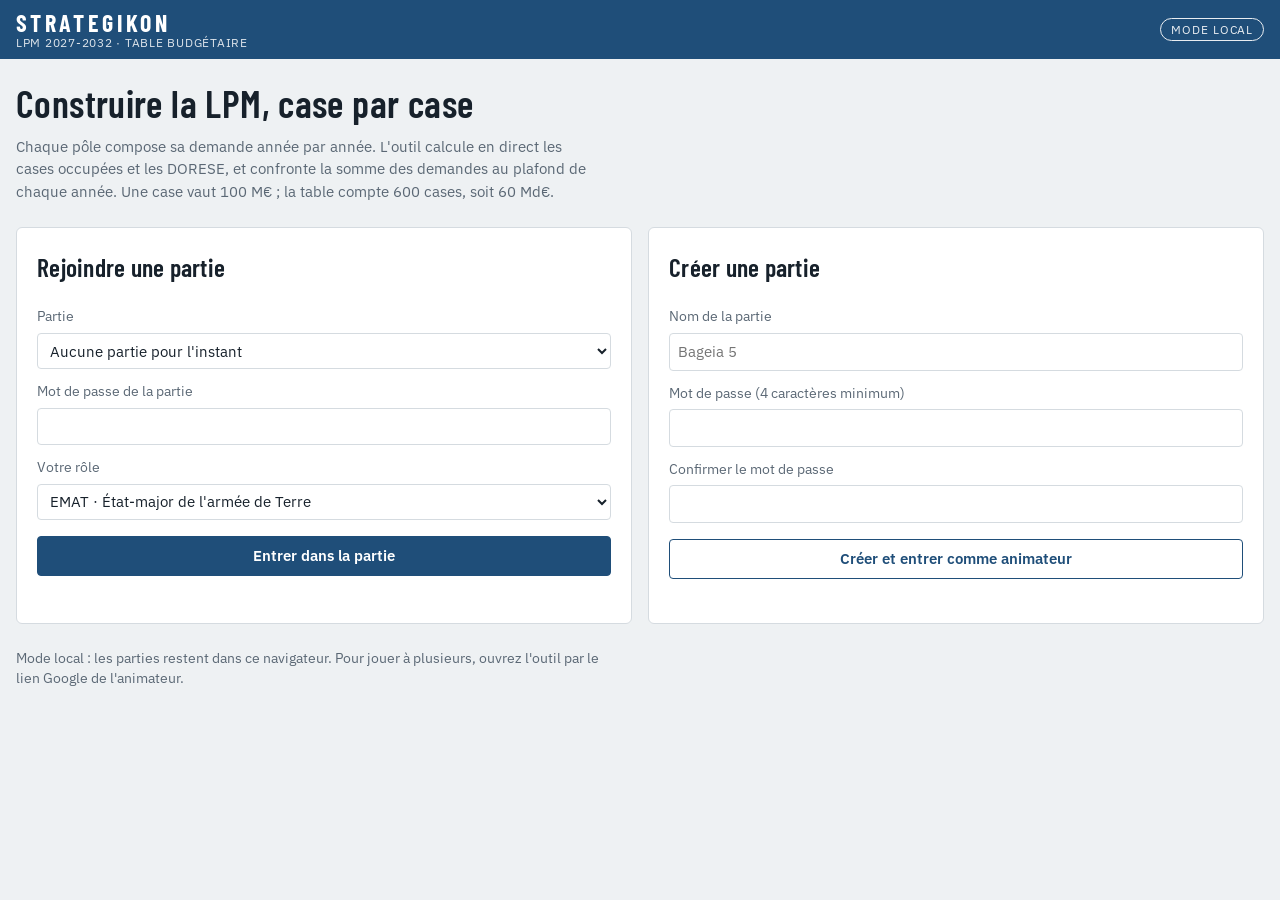
==== index.html @ 74752f2a "Première version de l'outil STRATEGIKON : parties, saisie par rôle, synthèse, table, stockage Google" ====
<!doctype html>
<html lang="fr">
<head>
<meta charset="utf-8">
<title>STRATEGIKON LPM</title>
<meta name="claude:viewport-fit-sides" content="cover">
<meta name="viewport" content="width=device-width, initial-scale=1, viewport-fit=cover">
<link rel="preconnect" href="https://fonts.googleapis.com">
<link rel="stylesheet" href="https://fonts.googleapis.com/css2?family=Barlow+Condensed:wght@500;600;700&family=IBM+Plex+Mono:wght@400;500&family=IBM+Plex+Sans:wght@400;500;600&display=swap">
<link rel="stylesheet" href="css/style.css">

</head>
<body>
<header class="bandeau">
  <div class="bandeau-in">
    <div class="marque">
      <span class="marque-nom">STRATEGIKON</span>
      <span class="marque-sous">LPM 2027-2032 · table budgétaire</span>
    </div>
    <div class="session" id="session" hidden>
      <span class="puce" id="session-partie"></span>
      <label class="sr" for="session-role">Rôle</label>
      <select id="session-role"></select>
      <button class="btn-discret" id="btn-quitter" type="button">Changer de partie</button>
    </div>
    <span class="mode" id="mode"></span>
  </div>
</header>

<main class="page">
  <!-- Accueil : choisir ou créer une partie -->
  <section id="ecran-accueil" class="accueil">
    <div class="accueil-intro">
      <h1>Construire la LPM, case par case</h1>
      <p>Chaque pôle compose sa demande année par année. L'outil calcule en direct les cases occupées et les DORESE, et confronte la somme des demandes au plafond de chaque année. Une case vaut 100 M€ ; la table compte 600 cases, soit 60 Md€.</p>
    </div>
    <div class="accueil-cartes">
      <form class="carte" id="form-rejoindre" autocomplete="off">
        <h2>Rejoindre une partie</h2>
        <label for="rej-partie">Partie</label>
        <select id="rej-partie" required></select>
        <label for="rej-mdp">Mot de passe de la partie</label>
        <input id="rej-mdp" type="password" required>
        <label for="rej-role">Votre rôle</label>
        <select id="rej-role" required></select>
        <button class="btn" type="submit">Entrer dans la partie</button>
        <p class="erreur" id="rej-erreur" role="alert"></p>
      </form>
      <form class="carte" id="form-creer" autocomplete="off">
        <h2>Créer une partie</h2>
        <label for="cre-nom">Nom de la partie</label>
        <input id="cre-nom" placeholder="Bageia 5" maxlength="80" required>
        <label for="cre-mdp">Mot de passe (4 caractères minimum)</label>
        <input id="cre-mdp" type="password" minlength="4" required>
        <label for="cre-mdp2">Confirmer le mot de passe</label>
        <input id="cre-mdp2" type="password" minlength="4" required>
        <button class="btn btn-second" type="submit">Créer et entrer comme animateur</button>
        <p class="erreur" id="cre-erreur" role="alert"></p>
      </form>
    </div>
    <p class="note" id="note-mode"></p>
  </section>

  <!-- Partie en cours -->
  <section id="ecran-partie" hidden>
    <nav class="onglets" role="tablist">
      <button role="tab" data-onglet="demande" aria-selected="true">Ma demande</button>
      <button role="tab" data-onglet="synthese" aria-selected="false">Synthèse</button>
      <button role="tab" data-onglet="table" aria-selected="false">Table</button>
      <button role="tab" data-onglet="parametres" aria-selected="false">Paramètres</button>
    </nav>

    <div class="vue" id="vue-demande">
      <div class="entete-vue">
        <div>
          <h2 id="titre-demande">Demande</h2>
          <p class="aide">Une ligne par objet. Indiquez dans chaque année le nombre d'exemplaires posés sur la table cette année-là. Les modifications sont enregistrées aussitôt.</p>
        </div>
        <div class="ajout">
          <label for="ajout-type" class="sr">Type de ligne</label>
          <select id="ajout-type"></select>
          <button class="btn" id="btn-ajouter" type="button">Ajouter la ligne</button>
        </div>
      </div>
      <div class="defile">
        <table class="grille-saisie" id="table-demande"></table>
      </div>
      <div class="bilan" id="bilan-role"></div>
    </div>

    <div class="vue" id="vue-synthese" hidden>
      <div class="entete-vue">
        <div>
          <h2>Synthèse de la partie</h2>
          <p class="aide">Socle (pions posés d'office) plus toutes les demandes, par année et par armée, face au plafond.</p>
        </div>
        <div class="ajout">
          <button class="btn-discret" id="btn-copier-csv" type="button">Copier en CSV</button>
          <button class="btn-discret" id="btn-telecharger-csv" type="button">Télécharger le CSV</button>
        </div>
      </div>
      <div class="trajectoire" id="trajectoire"></div>
      <div class="defile"><table class="tableau" id="table-synthese"></table></div>
      <h3>Demandes par rôle</h3>
      <div class="defile"><table class="tableau" id="table-roles"></table></div>
      <h3>Toutes les lignes</h3>
      <div class="defile"><table class="tableau" id="table-toutes"></table></div>
    </div>

    <div class="vue" id="vue-table" hidden>
      <div class="entete-vue">
        <div>
          <h2>Table budgétaire</h2>
          <p class="aide">Chaque carré est une case de 100 M€. Le socle est posé d'abord, puis les demandes armée par armée ; les DORESE sont posées au contact de leur capacité. Survolez une case pour voir le pion.</p>
        </div>
        <div class="ajout">
          <label for="table-annee">Année</label>
          <select id="table-annee"></select>
        </div>
      </div>
      <div class="table-chiffres" id="table-chiffres"></div>
      <div class="defile"><div class="plateau" id="plateau"></div></div>
      <div class="legende" id="legende"></div>
    </div>

    <div class="vue" id="vue-parametres" hidden>
      <h2>Paramètres de la partie</h2>
      <p class="aide" id="aide-parametres"></p>
      <form id="form-parametres" class="parametres">
        <fieldset>
          <legend>Plafond annuel (en cases de 100 M€)</legend>
          <div class="plafonds" id="plafonds"></div>
        </fieldset>
        <fieldset>
          <legend>Pions de scénario (orange) posés sur la table</legend>
          <div id="aleas"></div>
        </fieldset>
        <button class="btn" type="submit" id="btn-parametres">Enregistrer les paramètres</button>
        <p class="note" id="param-etat" role="status"></p>
      </form>
    </div>
  </section>
</main>

<div class="toast" id="toast" role="status" hidden></div>

<script src="js/config.js"></script>
<script src="data/pions.js"></script>
<script src="data/options.js"></script>
<script src="js/moteur.js"></script>
<script src="js/stockage.js"></script>
<script src="js/app.js"></script>
</body>
</html>
---- css/style.css ----
/* Mise en page : bandeau d'état-major, puis espace de travail en onglets ; tableaux de saisie denses. */
:root {
  --fond: #eef1f3;
  --surface: #ffffff;
  --encre: #17212b;
  --sourdine: #5b6875;
  --trait: #d5dbe0;
  --accent: #1f4e79;
  --accent-encre: #ffffff;
  --alerte: #b8322a;
  --ok: #2e7d4f;
  --terre: #4d7a3a;
  --marine: #1d3f73;
  --air: #3a8fc9;
  --inter: #d9822b;
  --gris: #8a8f94;
  --violet: #7a4fa3;
  --vide: #f7f8f9;
  --hors: #e3c9c6;
  --f-titre: "Barlow Condensed", "Arial Narrow", "Roboto Condensed", sans-serif;
  --f-texte: "IBM Plex Sans", "Segoe UI", system-ui, sans-serif;
  --f-chiffre: "IBM Plex Mono", ui-monospace, "SFMono-Regular", Menlo, monospace;
}
@media (prefers-color-scheme: dark) {
  :root:not([data-theme="light"]) {
    --fond: #12171c; --surface: #1a2128; --encre: #e6ebef; --sourdine: #9aa7b3; --trait: #2c3640;
    --accent: #7fb0e0; --accent-encre: #0e1a26; --alerte: #ef7a70; --ok: #6cc28f;
    --terre: #78a862; --marine: #4f78b8; --air: #5fb3ea; --inter: #eb9b4a; --gris: #7d848b; --violet: #a37fcc;
    --vide: #20282f; --hors: #4a2b29;
    color-scheme: dark;
  }
}
:root[data-theme="dark"] {
  --fond: #12171c; --surface: #1a2128; --encre: #e6ebef; --sourdine: #9aa7b3; --trait: #2c3640;
  --accent: #7fb0e0; --accent-encre: #0e1a26; --alerte: #ef7a70; --ok: #6cc28f;
  --terre: #78a862; --marine: #4f78b8; --air: #5fb3ea; --inter: #eb9b4a; --gris: #7d848b; --violet: #a37fcc;
  --vide: #20282f; --hors: #4a2b29;
  color-scheme: dark;
}

* { box-sizing: border-box; }
[hidden] { display: none !important; }
body { margin: 0; background: var(--fond); color: var(--encre); font: 15px/1.5 var(--f-texte); }
h1, h2, h3 { font-family: var(--f-titre); font-weight: 600; letter-spacing: .01em; text-wrap: balance; margin: 0; }
h1 { font-size: 2.4rem; line-height: 1.05; }
h2 { font-size: 1.6rem; }
h3 { font-size: 1.25rem; margin-top: 1.75rem; margin-bottom: .5rem; }
p { margin: 0; }
.sr { position: absolute; width: 1px; height: 1px; overflow: hidden; clip: rect(0 0 0 0); }
:focus-visible { outline: 2px solid var(--accent); outline-offset: 2px; }

body::before { content: ""; position: fixed; inset: 0 0 auto; height: env(safe-area-inset-top, 0px); z-index: 10; background: var(--accent); }
.bandeau { position: sticky; top: env(safe-area-inset-top, 0px); z-index: 5; background: var(--accent); color: var(--accent-encre); }
.bandeau-in {
  display: flex; flex-wrap: wrap; align-items: center; gap: .75rem 1.5rem; padding-block: .6rem;
  padding-left: max(16px, env(safe-area-inset-left, 0px)); padding-right: max(16px, env(safe-area-inset-right, 0px));
}
.marque { display: flex; flex-direction: column; line-height: 1.1; margin-right: auto; }
.marque-nom { font-family: var(--f-titre); font-weight: 700; font-size: 1.5rem; letter-spacing: .14em; }
.marque-sous { font-size: .78rem; letter-spacing: .06em; text-transform: uppercase; opacity: .85; }
.session { display: flex; flex-wrap: wrap; align-items: center; gap: .5rem; }
.session select { background: transparent; color: inherit; border: 1px solid currentColor; border-radius: 4px; padding: .25rem .4rem; font: inherit; }
.session select option { color: var(--encre); background: var(--surface); }
.puce { font-family: var(--f-titre); font-size: 1.15rem; font-weight: 600; letter-spacing: .04em; }
.mode { font-size: .75rem; text-transform: uppercase; letter-spacing: .08em; border: 1px solid currentColor; border-radius: 99px; padding: .1rem .6rem; opacity: .9; }

.page {
  max-width: 1400px; margin: 0 auto; padding-block: 1.5rem 4rem;
  padding-left: max(16px, env(safe-area-inset-left, 0px)); padding-right: max(16px, env(safe-area-inset-right, 0px));
}
.accueil { display: grid; gap: 1.5rem; }
.accueil-intro { max-width: 65ch; display: grid; gap: .75rem; }
.accueil-intro p { color: var(--sourdine); }
.accueil-cartes { display: grid; grid-template-columns: repeat(auto-fit, minmax(min(100%, 320px), 1fr)); gap: 1rem; }
.carte { background: var(--surface); border: 1px solid var(--trait); border-radius: 6px; padding: 1.25rem; display: grid; gap: .4rem; align-content: start; }
.carte h2 { margin-bottom: .5rem; }
.carte label { font-size: .85rem; color: var(--sourdine); margin-top: .35rem; }
input, select, textarea { font: inherit; color: var(--encre); background: var(--surface); border: 1px solid var(--trait); border-radius: 4px; padding: .4rem .5rem; min-width: 0; }
.btn, .btn-discret { font: inherit; font-weight: 600; border-radius: 4px; cursor: pointer; padding: .5rem .9rem; }
.btn { background: var(--accent); color: var(--accent-encre); border: 1px solid var(--accent); margin-top: .6rem; }
.btn-second { background: transparent; color: var(--accent); }
.btn-discret { background: transparent; color: inherit; border: 1px solid var(--trait); font-weight: 500; padding: .35rem .7rem; }
.bandeau .btn-discret { border-color: currentColor; }
.erreur { color: var(--alerte); font-size: .9rem; min-height: 1.2em; }
.note { color: var(--sourdine); font-size: .85rem; max-width: 75ch; }
.aide { color: var(--sourdine); font-size: .9rem; max-width: 75ch; margin-top: .25rem; }

.onglets { display: flex; gap: .25rem; border-bottom: 1px solid var(--trait); margin-bottom: 1.25rem; overflow-x: auto; }
.onglets button {
  font-family: var(--f-titre); font-size: 1.15rem; font-weight: 600; letter-spacing: .03em;
  background: none; border: 0; border-bottom: 3px solid transparent; color: var(--sourdine);
  padding: .5rem .9rem; cursor: pointer; white-space: nowrap;
}
.onglets button[aria-selected="true"] { color: var(--encre); border-bottom-color: var(--accent); }
.entete-vue { display: flex; flex-wrap: wrap; gap: 1rem; justify-content: space-between; align-items: flex-end; margin-bottom: 1rem; }
.entete-vue > div:first-child { min-width: 0; flex: 1 1 320px; }
.ajout { display: flex; flex-wrap: wrap; gap: .5rem; align-items: center; }
.ajout .btn { margin-top: 0; }

.defile { overflow-x: auto; background: var(--surface); border: 1px solid var(--trait); border-radius: 6px; }
table { border-collapse: collapse; width: 100%; font-size: .88rem; }
th, td { padding: .4rem .5rem; border-bottom: 1px solid var(--trait); text-align: left; vertical-align: middle; }
th { font-weight: 600; font-size: .75rem; text-transform: uppercase; letter-spacing: .05em; color: var(--sourdine); white-space: nowrap; }
.num { text-align: right; font-family: var(--f-chiffre); font-variant-numeric: tabular-nums; white-space: nowrap; }
tbody tr:last-child td { border-bottom: 0; }
tfoot td { font-weight: 600; border-top: 2px solid var(--trait); border-bottom: 0; }

.grille-saisie select, .grille-saisie input { font-size: .85rem; padding: .25rem .35rem; }
.grille-saisie .objet { min-width: 220px; }
.grille-saisie .objet select, .grille-saisie .objet input { width: 100%; }
.grille-saisie input.qte { width: 3.4rem; text-align: right; font-family: var(--f-chiffre); }
.grille-saisie input.court { width: 5.5rem; text-align: right; font-family: var(--f-chiffre); }
.grille-saisie textarea { width: 100%; min-width: 160px; font-size: .82rem; resize: vertical; min-height: 2.1rem; padding: .25rem .35rem; }
.grille-saisie .sous { font-size: .75rem; color: var(--sourdine); margin-top: .15rem; }
.grille-saisie .dor { display: flex; gap: .25rem; align-items: center; font-size: .75rem; color: var(--sourdine); margin-top: .25rem; flex-wrap: wrap; }
.grille-saisie .dor input { width: 2.6rem; }
.grille-saisie .dor input.court { width: 5.5rem; }
.suppr { background: none; border: 0; color: var(--sourdine); cursor: pointer; font-size: 1.1rem; padding: .2rem .4rem; border-radius: 4px; }
.suppr:hover { color: var(--alerte); }
.vide-etat { padding: 1.5rem; color: var(--sourdine); text-align: center; }

.pastille { display: inline-block; width: .7rem; height: .7rem; border-radius: 2px; margin-right: .35rem; vertical-align: -1px; }
.a-Terre { background: var(--terre); }
.a-Marine { background: var(--marine); }
.a-Air { background: var(--air); }
.a-Inter { background: var(--inter); }
.n-gris { background: var(--gris); }
.n-violet { background: var(--violet); }

.bilan { display: grid; grid-template-columns: repeat(auto-fit, minmax(min(100%, 150px), 1fr)); gap: .5rem; margin-top: 1rem; }
.bilan-an { background: var(--surface); border: 1px solid var(--trait); border-radius: 6px; padding: .6rem .75rem; display: grid; gap: .15rem; }
.bilan-an .an { font-family: var(--f-titre); font-weight: 600; font-size: 1.1rem; }
.bilan-an .l { display: flex; justify-content: space-between; gap: .5rem; font-size: .82rem; color: var(--sourdine); }
.bilan-an .l b { font-family: var(--f-chiffre); font-weight: 500; color: var(--encre); }
.etat { font-size: .78rem; font-weight: 600; border-radius: 99px; padding: .05rem .5rem; justify-self: start; margin-top: .25rem; }
.etat.ok { color: var(--ok); border: 1px solid var(--ok); }
.etat.ko { color: var(--alerte); border: 1px solid var(--alerte); }
.neg { color: var(--alerte); }
.pos { color: var(--ok); }

.trajectoire { display: grid; gap: .35rem; margin-bottom: 1.25rem; background: var(--surface); border: 1px solid var(--trait); border-radius: 6px; padding: 1rem; }
.traj-ligne { display: grid; grid-template-columns: 3.2rem 1fr 6.5rem; gap: .6rem; align-items: center; font-size: .82rem; }
.traj-an { font-family: var(--f-titre); font-weight: 600; font-size: 1.05rem; }
.traj-barre { position: relative; height: 1.4rem; background: var(--vide); border-radius: 3px; display: flex; overflow: hidden; }
.traj-barre span { height: 100%; }
.traj-socle { background: var(--gris); }
.traj-plafond { position: absolute; top: -3px; bottom: -3px; width: 2px; background: var(--encre); }
.traj-val { text-align: right; font-family: var(--f-chiffre); }
.traj-echelle { display: grid; grid-template-columns: 3.2rem 1fr 6.5rem; gap: .6rem; font-size: .72rem; color: var(--sourdine); }
.traj-echelle div { display: flex; justify-content: space-between; font-family: var(--f-chiffre); }

.table-chiffres { display: flex; flex-wrap: wrap; gap: .5rem 1.5rem; margin-bottom: .75rem; font-size: .9rem; }
.table-chiffres b { font-family: var(--f-chiffre); font-weight: 500; }
.plateau { display: grid; grid-template-columns: repeat(30, 1.35rem); gap: 2px; padding: .75rem; width: max-content; }
.case { width: 1.35rem; height: 1.35rem; border-radius: 2px; background: var(--vide); border: 1px solid var(--trait); position: relative; }
.case.pleine { border-color: transparent; }
.case.hors { background: var(--hors); }
.case.debord { outline: 2px solid var(--alerte); outline-offset: -2px; }
.case.c50::after { content: ""; position: absolute; inset: 0; background: repeating-linear-gradient(135deg, transparent 0 3px, rgba(184, 50, 42, .55) 3px 5px); border-radius: 2px; }
.case.dor::after { content: ""; position: absolute; inset: 35%; border-radius: 50%; background: var(--surface); }
.case.debut { box-shadow: inset 2px 0 0 var(--surface); }
.legende { display: flex; flex-wrap: wrap; gap: .5rem 1.25rem; margin-top: .75rem; font-size: .82rem; color: var(--sourdine); align-items: center; }
.legende .case { display: inline-block; vertical-align: middle; margin-right: .35rem; width: 1rem; height: 1rem; }

.parametres { display: grid; gap: 1rem; max-width: 760px; margin-top: 1rem; }
fieldset { border: 1px solid var(--trait); border-radius: 6px; padding: .75rem 1rem 1rem; background: var(--surface); }
legend { font-weight: 600; padding: 0 .35rem; }
.plafonds { display: grid; grid-template-columns: repeat(auto-fit, minmax(110px, 1fr)); gap: .75rem; }
.plafonds label { display: grid; gap: .2rem; font-size: .85rem; color: var(--sourdine); }
.plafonds input { font-family: var(--f-chiffre); }
.alea { display: grid; gap: .35rem; margin-top: .5rem; }
.alea-annees { display: flex; flex-wrap: wrap; gap: .25rem .9rem; font-size: .85rem; }

.toast {
  position: fixed; left: 50%; transform: translateX(-50%); bottom: calc(1rem + env(safe-area-inset-bottom, 0px));
  background: var(--encre); color: var(--fond); padding: .5rem 1rem; border-radius: 4px; font-size: .9rem; z-index: 20; max-width: calc(100% - 32px);
}

@media (max-width: 600px) {
  h1 { font-size: 1.9rem; }
  .plateau { grid-template-columns: repeat(30, .9rem); }
  .case { width: .9rem; height: .9rem; }
}
@media (prefers-reduced-motion: reduce) { * { transition: none !important; animation: none !important; } }
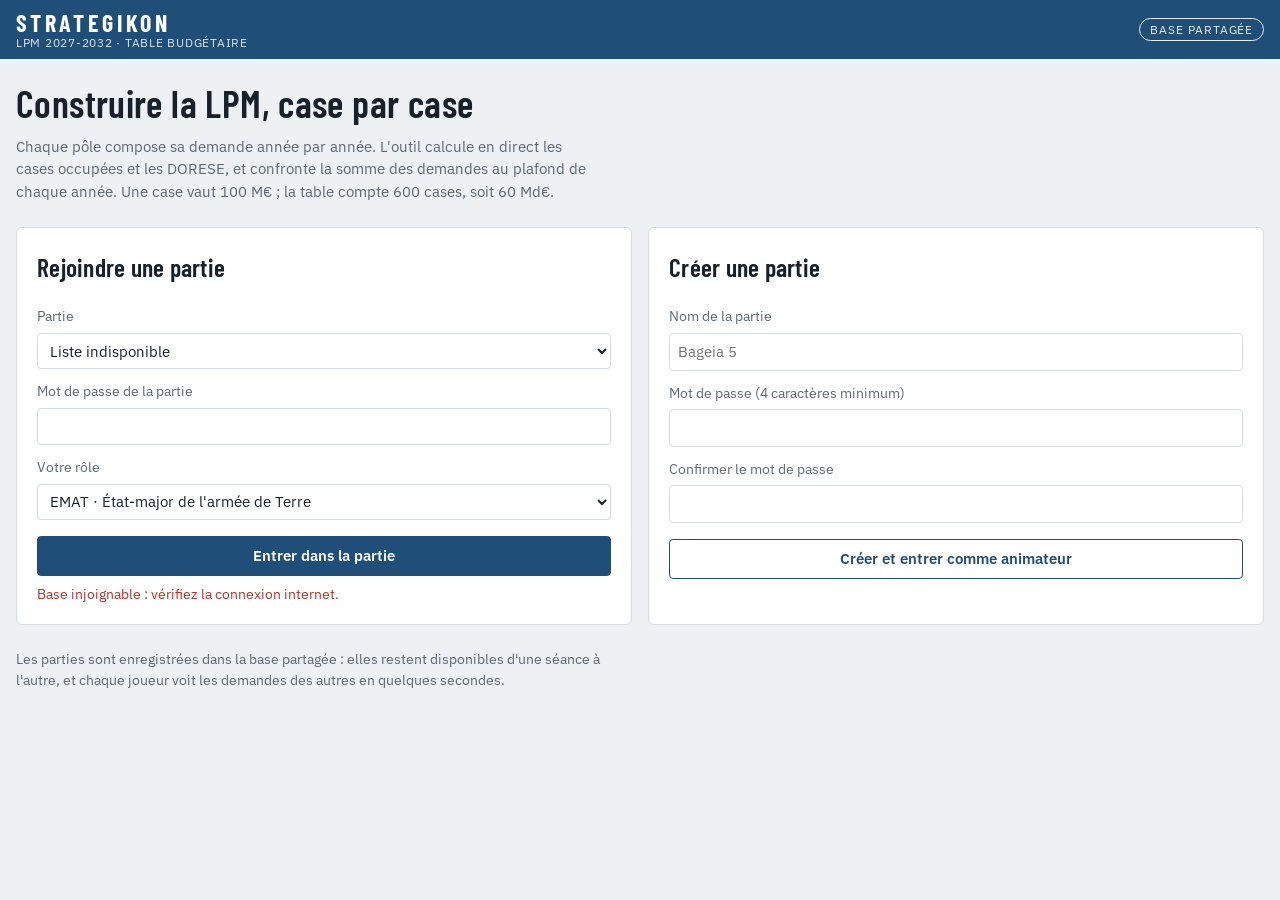
==== commit 3f774eb9: "Table avec la forme des pions, catalogue des rôles, pions sur mesure, arbitrage CEMA, vue par rôle C" ====
--- a/index.html
+++ b/index.html
@@ -67,6 +67,7 @@
       <button role="tab" data-onglet="demande" aria-selected="true">Ma demande</button>
       <button role="tab" data-onglet="synthese" aria-selected="false">Synthèse</button>
       <button role="tab" data-onglet="table" aria-selected="false">Table</button>
+      <button role="tab" data-onglet="arbitrage" aria-selected="false">Arbitrage</button>
       <button role="tab" data-onglet="parametres" aria-selected="false">Paramètres</button>
     </nav>
 
@@ -101,6 +102,7 @@
       </div>
       <div class="trajectoire" id="trajectoire"></div>
       <div class="defile"><table class="tableau" id="table-synthese"></table></div>
+      <p class="note" id="note-vue"></p>
       <h3>Demandes par rôle</h3>
       <div class="defile"><table class="tableau" id="table-roles"></table></div>
       <h3>Toutes les lignes</h3>
@@ -114,6 +116,11 @@
           <p class="aide">Chaque carré est une case de 100 M€. Le socle est posé d'abord, puis les demandes armée par armée ; les DORESE sont posées au contact de leur capacité. Survolez une case pour voir le pion.</p>
         </div>
         <div class="ajout">
+          <label for="table-vue">Afficher</label>
+          <select id="table-vue">
+            <option value="demandes">Toutes les demandes</option>
+            <option value="arbitrage">Après arbitrage</option>
+          </select>
           <label for="table-annee">Année</label>
           <select id="table-annee"></select>
         </div>
@@ -121,6 +128,20 @@
       <div class="table-chiffres" id="table-chiffres"></div>
       <div class="defile"><div class="plateau" id="plateau"></div></div>
       <div class="legende" id="legende"></div>
+    </div>
+
+    <div class="vue" id="vue-arbitrage" hidden>
+      <div class="entete-vue">
+        <div>
+          <h2>Arbitrage du CEMA</h2>
+          <p class="aide" id="aide-arbitrage"></p>
+        </div>
+      </div>
+      <div class="defile"><table class="tableau" id="table-arb-annees"></table></div>
+      <h3>Lignes à arbitrer</h3>
+      <div class="defile"><table class="tableau" id="table-arb-lignes"></table></div>
+      <h3>Renoncements</h3>
+      <div class="defile"><table class="tableau" id="table-renoncements"></table></div>
     </div>
 
     <div class="vue" id="vue-parametres" hidden>
@@ -146,7 +167,7 @@
 
 <script src="js/config.js"></script>
 <script src="data/pions.js"></script>
-<script src="data/options.js"></script>
+<script src="data/catalogue_roles.js"></script>
 <script src="js/moteur.js"></script>
 <script src="js/stockage.js"></script>
 <script src="js/app.js"></script>
--- a/css/style.css
+++ b/css/style.css
@@ -151,16 +151,24 @@
 
 .table-chiffres { display: flex; flex-wrap: wrap; gap: .5rem 1.5rem; margin-bottom: .75rem; font-size: .9rem; }
 .table-chiffres b { font-family: var(--f-chiffre); font-weight: 500; }
-.plateau { display: grid; grid-template-columns: repeat(30, 1.35rem); gap: 2px; padding: .75rem; width: max-content; }
-.case { width: 1.35rem; height: 1.35rem; border-radius: 2px; background: var(--vide); border: 1px solid var(--trait); position: relative; }
-.case.pleine { border-color: transparent; }
-.case.hors { background: var(--hors); }
-.case.debord { outline: 2px solid var(--alerte); outline-offset: -2px; }
-.case.c50::after { content: ""; position: absolute; inset: 0; background: repeating-linear-gradient(135deg, transparent 0 3px, rgba(184, 50, 42, .55) 3px 5px); border-radius: 2px; }
-.case.dor::after { content: ""; position: absolute; inset: 35%; border-radius: 50%; background: var(--surface); }
-.case.debut { box-shadow: inset 2px 0 0 var(--surface); }
+.plateau { --case: 1.75rem; display: grid; grid-template-columns: repeat(30, var(--case)); gap: 2px; padding: .75rem; width: max-content; }
+.fond { background: var(--vide); border: 1px solid var(--trait); border-radius: 2px; }
+.fond-hors { background: var(--hors); }
+.fond-horstable { background: repeating-linear-gradient(135deg, var(--hors) 0 4px, var(--vide) 4px 8px); }
+.pion {
+  position: relative; z-index: 1; border-radius: 3px; overflow: hidden; display: flex; align-items: center; justify-content: center;
+  color: #fff; font-size: .68rem; line-height: 1.1; font-weight: 600; text-align: center; padding: 2px;
+  box-shadow: inset 0 0 0 1px rgba(0, 0, 0, .25);
+}
+.pion span { overflow: hidden; display: -webkit-box; -webkit-line-clamp: 3; -webkit-box-orient: vertical; text-shadow: 0 1px 1px rgba(0, 0, 0, .35); }
+.pion-petit { font-size: .55rem; }
+.pion-50::after { content: ""; position: absolute; inset: 0; background: repeating-linear-gradient(135deg, transparent 0 5px, rgba(184, 50, 42, .5) 5px 8px); pointer-events: none; }
+.pion-case { font-size: .55rem; }
+.pion-dorese { border-radius: 50%; box-shadow: inset 0 0 0 2px var(--surface); }
+.pion-mesure { background-image: radial-gradient(rgba(255, 255, 255, .55) 1px, transparent 1.5px) !important; background-size: 5px 5px; }
+.pion-debord { outline: 2px solid var(--alerte); outline-offset: -2px; }
 .legende { display: flex; flex-wrap: wrap; gap: .5rem 1.25rem; margin-top: .75rem; font-size: .82rem; color: var(--sourdine); align-items: center; }
-.legende .case { display: inline-block; vertical-align: middle; margin-right: .35rem; width: 1rem; height: 1rem; }
+.puce-legende { display: inline-block; vertical-align: middle; margin-right: .35rem; width: 1rem; height: 1rem; border-radius: 3px; position: relative; overflow: hidden; border: 1px solid var(--trait); }
 
 .parametres { display: grid; gap: 1rem; max-width: 760px; margin-top: 1rem; }
 fieldset { border: 1px solid var(--trait); border-radius: 6px; padding: .75rem 1rem 1rem; background: var(--surface); }
@@ -178,7 +186,18 @@
 
 @media (max-width: 600px) {
   h1 { font-size: 1.9rem; }
-  .plateau { grid-template-columns: repeat(30, .9rem); }
-  .case { width: .9rem; height: .9rem; }
+  .plateau { --case: 1.1rem; }
+  .pion span { display: none; }
 }
 @media (prefers-reduced-motion: reduce) { * { transition: none !important; animation: none !important; } }
+
+.badge { display: inline-block; font-size: .72rem; font-weight: 600; border-radius: 99px; padding: .05rem .5rem; margin-top: .3rem; }
+.badge-attente { color: var(--inter); border: 1px solid var(--inter); }
+.badge-ok { color: var(--ok); border: 1px solid var(--ok); }
+.alerte-texte { color: var(--alerte); }
+details.sous summary { cursor: pointer; }
+details.sous p { margin-top: .25rem; max-width: 50ch; }
+.statut-retenu { color: var(--ok); }
+.statut-differe { color: var(--inter); }
+.statut-renonce { color: var(--alerte); text-decoration: line-through; }
+.arb-ligne select { font-size: .85rem; padding: .2rem .3rem; }
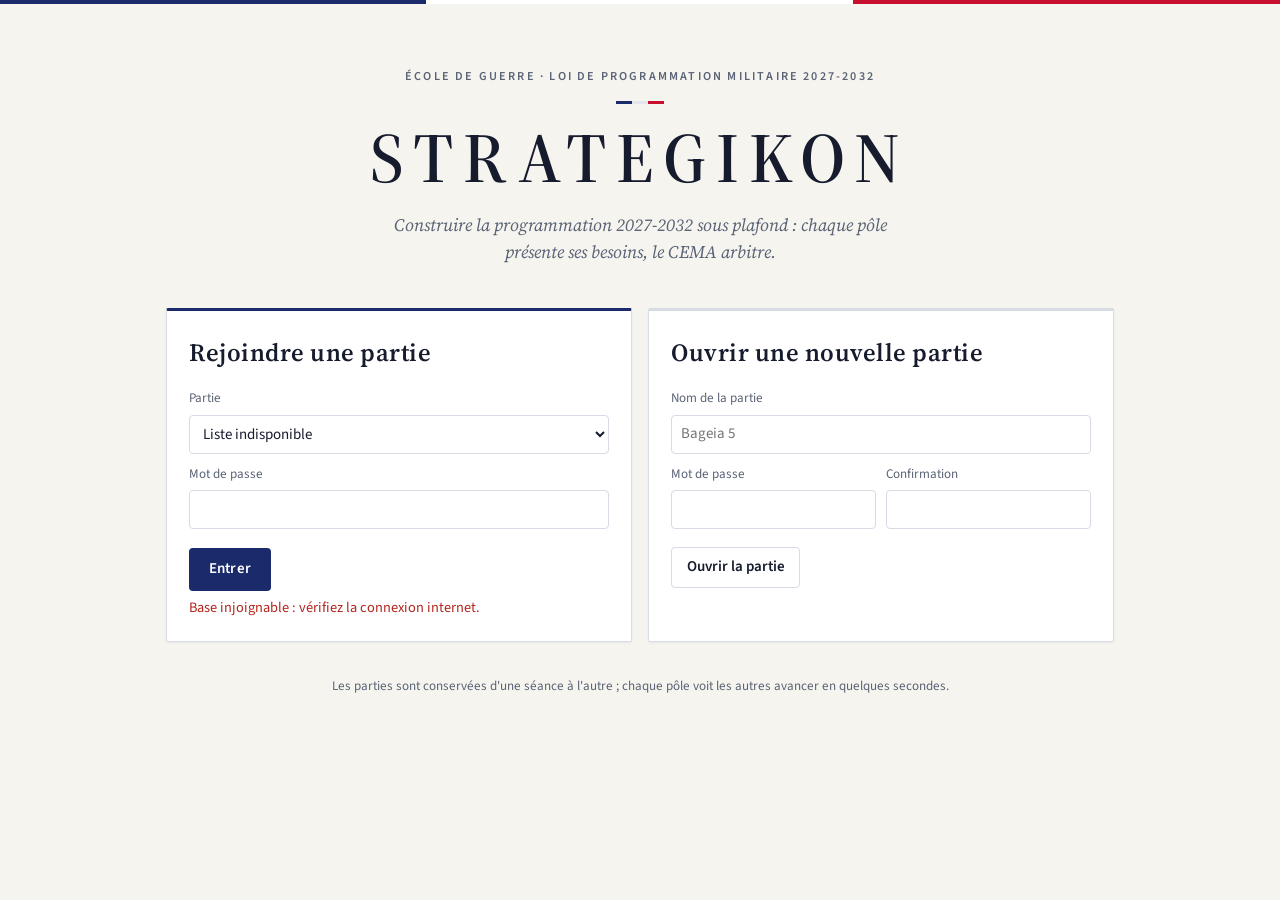
==== commit 272fa911: "Nouvelle interface (style ministériel) et situation de départ 2027 répétée jusqu'en 2032 Co-Authored" ====
--- a/index.html
+++ b/index.html
@@ -6,162 +6,158 @@
 <meta name="claude:viewport-fit-sides" content="cover">
 <meta name="viewport" content="width=device-width, initial-scale=1, viewport-fit=cover">
 <link rel="preconnect" href="https://fonts.googleapis.com">
-<link rel="stylesheet" href="https://fonts.googleapis.com/css2?family=Barlow+Condensed:wght@500;600;700&family=IBM+Plex+Mono:wght@400;500&family=IBM+Plex+Sans:wght@400;500;600&display=swap">
+<link rel="stylesheet" href="https://fonts.googleapis.com/css2?family=Source+Serif+4:ital,opsz,wght@0,8..60,400;0,8..60,600;1,8..60,400&family=Source+Sans+3:wght@400;600;700&display=swap">
 <link rel="stylesheet" href="css/style.css">
-
 </head>
 <body>
-<header class="bandeau">
-  <div class="bandeau-in">
-    <div class="marque">
-      <span class="marque-nom">STRATEGIKON</span>
-      <span class="marque-sous">LPM 2027-2032 · table budgétaire</span>
+
+<!-- ===== Accueil ===== -->
+<section id="ecran-accueil" class="accueil">
+  <div class="accueil-fond" aria-hidden="true"></div>
+  <div class="accueil-in">
+    <p class="surtitre">École de guerre · Loi de programmation militaire 2027-2032</p>
+    <h1 class="logo">STRATEGIKON</h1>
+    <p class="accroche">Construire la programmation 2027-2032 sous plafond : chaque pôle présente ses besoins, le CEMA arbitre.</p>
+
+    <div class="etapes-accueil" id="etape-partie">
+      <div class="carte-acces">
+        <h2>Rejoindre une partie</h2>
+        <form id="form-rejoindre" autocomplete="off">
+          <label for="rej-partie">Partie</label>
+          <select id="rej-partie" required></select>
+          <label for="rej-mdp">Mot de passe</label>
+          <input id="rej-mdp" type="password" required>
+          <button class="btn-laiton" type="submit">Entrer</button>
+          <p class="erreur" id="rej-erreur" role="alert"></p>
+        </form>
+      </div>
+      <div class="carte-acces carte-discrete">
+        <h2>Ouvrir une nouvelle partie</h2>
+        <form id="form-creer" autocomplete="off">
+          <label for="cre-nom">Nom de la partie</label>
+          <input id="cre-nom" placeholder="Bageia 5" maxlength="80" required>
+          <div class="deux">
+            <div><label for="cre-mdp">Mot de passe</label><input id="cre-mdp" type="password" minlength="4" required></div>
+            <div><label for="cre-mdp2">Confirmation</label><input id="cre-mdp2" type="password" minlength="4" required></div>
+          </div>
+          <button class="btn-contour" type="submit">Ouvrir la partie</button>
+          <p class="erreur" id="cre-erreur" role="alert"></p>
+        </form>
+      </div>
     </div>
-    <div class="session" id="session" hidden>
-      <span class="puce" id="session-partie"></span>
-      <label class="sr" for="session-role">Rôle</label>
-      <select id="session-role"></select>
-      <button class="btn-discret" id="btn-quitter" type="button">Changer de partie</button>
+
+    <div id="etape-role" hidden>
+      <h2 class="titre-roles">Quel pôle incarnez-vous dans <span id="nom-partie-role"></span> ?</h2>
+      <div class="roles" id="grille-roles"></div>
+      <button class="btn-lien" id="btn-retour-partie" type="button">Choisir une autre partie</button>
     </div>
-    <span class="mode" id="mode"></span>
+    <p class="note-mode" id="note-mode"></p>
   </div>
-</header>
+</section>
 
-<main class="page">
-  <!-- Accueil : choisir ou créer une partie -->
-  <section id="ecran-accueil" class="accueil">
-    <div class="accueil-intro">
-      <h1>Construire la LPM, case par case</h1>
-      <p>Chaque pôle compose sa demande année par année. L'outil calcule en direct les cases occupées et les DORESE, et confronte la somme des demandes au plafond de chaque année. Une case vaut 100 M€ ; la table compte 600 cases, soit 60 Md€.</p>
+<!-- ===== Partie ===== -->
+<section id="ecran-partie" hidden>
+  <header class="poste">
+    <div class="poste-in">
+      <span class="logo-petit">STRATEGIKON</span>
+      <span class="poste-partie" id="poste-partie"></span>
+      <button class="insigne" id="btn-role" type="button" title="Changer de pôle"><span id="insigne-code"></span><small id="insigne-nom"></small></button>
+      <span class="mode" id="mode"></span>
+      <button class="btn-lien" id="btn-quitter" type="button">Quitter</button>
     </div>
-    <div class="accueil-cartes">
-      <form class="carte" id="form-rejoindre" autocomplete="off">
-        <h2>Rejoindre une partie</h2>
-        <label for="rej-partie">Partie</label>
-        <select id="rej-partie" required></select>
-        <label for="rej-mdp">Mot de passe de la partie</label>
-        <input id="rej-mdp" type="password" required>
-        <label for="rej-role">Votre rôle</label>
-        <select id="rej-role" required></select>
-        <button class="btn" type="submit">Entrer dans la partie</button>
-        <p class="erreur" id="rej-erreur" role="alert"></p>
-      </form>
-      <form class="carte" id="form-creer" autocomplete="off">
-        <h2>Créer une partie</h2>
-        <label for="cre-nom">Nom de la partie</label>
-        <input id="cre-nom" placeholder="Bageia 5" maxlength="80" required>
-        <label for="cre-mdp">Mot de passe (4 caractères minimum)</label>
-        <input id="cre-mdp" type="password" minlength="4" required>
-        <label for="cre-mdp2">Confirmer le mot de passe</label>
-        <input id="cre-mdp2" type="password" minlength="4" required>
-        <button class="btn btn-second" type="submit">Créer et entrer comme animateur</button>
-        <p class="erreur" id="cre-erreur" role="alert"></p>
-      </form>
+    <div class="jauges" id="jauges" aria-label="Budget par année"></div>
+  </header>
+
+  <nav class="parcours" role="tablist">
+    <button role="tab" data-onglet="composer" aria-selected="true"><b>1</b> Composer ma demande</button>
+    <button role="tab" data-onglet="table" aria-selected="false"><b>2</b> La table</button>
+    <button role="tab" data-onglet="arbitrage" aria-selected="false"><b>3</b> Arbitrage</button>
+    <button role="tab" data-onglet="bilan" aria-selected="false">Bilan</button>
+    <button role="tab" data-onglet="reglages" aria-selected="false" id="onglet-reglages">Réglages</button>
+  </nav>
+
+  <main class="scene">
+    <!-- 1. Composer -->
+    <div class="vue vue-composer" id="vue-composer">
+      <aside class="arsenal">
+        <div class="arsenal-tete">
+          <h2>Catalogue</h2>
+          <input id="recherche" type="search" placeholder="Chercher un pion, une option…" aria-label="Chercher">
+          <div class="filtres" id="filtres" role="group" aria-label="Filtrer"></div>
+        </div>
+        <div class="cartes-pions" id="arsenal"></div>
+      </aside>
+      <section class="dossier">
+        <div class="dossier-tete">
+          <div>
+            <h2 id="titre-dossier">Ma demande</h2>
+            <p class="aide">Chaque fiche se pose sur la table les années cochées. Tout est enregistré au fil de l'eau.</p>
+          </div>
+          <div class="dossier-total" id="dossier-total"></div>
+        </div>
+        <div id="fiches"></div>
+      </section>
     </div>
-    <p class="note" id="note-mode"></p>
-  </section>
 
-  <!-- Partie en cours -->
-  <section id="ecran-partie" hidden>
-    <nav class="onglets" role="tablist">
-      <button role="tab" data-onglet="demande" aria-selected="true">Ma demande</button>
-      <button role="tab" data-onglet="synthese" aria-selected="false">Synthèse</button>
-      <button role="tab" data-onglet="table" aria-selected="false">Table</button>
-      <button role="tab" data-onglet="arbitrage" aria-selected="false">Arbitrage</button>
-      <button role="tab" data-onglet="parametres" aria-selected="false">Paramètres</button>
-    </nav>
-
-    <div class="vue" id="vue-demande">
-      <div class="entete-vue">
-        <div>
-          <h2 id="titre-demande">Demande</h2>
-          <p class="aide">Une ligne par objet. Indiquez dans chaque année le nombre d'exemplaires posés sur la table cette année-là. Les modifications sont enregistrées aussitôt.</p>
-        </div>
-        <div class="ajout">
-          <label for="ajout-type" class="sr">Type de ligne</label>
-          <select id="ajout-type"></select>
-          <button class="btn" id="btn-ajouter" type="button">Ajouter la ligne</button>
+    <!-- 2. Table -->
+    <div class="vue" id="vue-table" hidden>
+      <div class="table-tete">
+        <div class="annees" id="annees-table" role="group" aria-label="Année"></div>
+        <div class="bascule" role="group" aria-label="Vue">
+          <button type="button" data-vue="demandes" aria-pressed="true">Toutes les demandes</button>
+          <button type="button" data-vue="arbitrage" aria-pressed="false">Après arbitrage</button>
         </div>
       </div>
-      <div class="defile">
-        <table class="grille-saisie" id="table-demande"></table>
+      <div class="table-cadre">
+        <div class="table-releve" id="table-releve"></div>
+        <div class="defile"><div class="plateau" id="plateau"></div></div>
+        <div class="legende" id="legende"></div>
       </div>
-      <div class="bilan" id="bilan-role"></div>
     </div>
 
-    <div class="vue" id="vue-synthese" hidden>
-      <div class="entete-vue">
-        <div>
-          <h2>Synthèse de la partie</h2>
-          <p class="aide">Socle (pions posés d'office) plus toutes les demandes, par année et par armée, face au plafond.</p>
-        </div>
-        <div class="ajout">
-          <button class="btn-discret" id="btn-copier-csv" type="button">Copier en CSV</button>
-          <button class="btn-discret" id="btn-telecharger-csv" type="button">Télécharger le CSV</button>
-        </div>
-      </div>
-      <div class="trajectoire" id="trajectoire"></div>
-      <div class="defile"><table class="tableau" id="table-synthese"></table></div>
-      <p class="note" id="note-vue"></p>
-      <h3>Demandes par rôle</h3>
-      <div class="defile"><table class="tableau" id="table-roles"></table></div>
-      <h3>Toutes les lignes</h3>
-      <div class="defile"><table class="tableau" id="table-toutes"></table></div>
-    </div>
-
-    <div class="vue" id="vue-table" hidden>
-      <div class="entete-vue">
-        <div>
-          <h2>Table budgétaire</h2>
-          <p class="aide">Chaque carré est une case de 100 M€. Le socle est posé d'abord, puis les demandes armée par armée ; les DORESE sont posées au contact de leur capacité. Survolez une case pour voir le pion.</p>
-        </div>
-        <div class="ajout">
-          <label for="table-vue">Afficher</label>
-          <select id="table-vue">
-            <option value="demandes">Toutes les demandes</option>
-            <option value="arbitrage">Après arbitrage</option>
-          </select>
-          <label for="table-annee">Année</label>
-          <select id="table-annee"></select>
-        </div>
-      </div>
-      <div class="table-chiffres" id="table-chiffres"></div>
-      <div class="defile"><div class="plateau" id="plateau"></div></div>
-      <div class="legende" id="legende"></div>
-    </div>
-
+    <!-- 3. Arbitrage -->
     <div class="vue" id="vue-arbitrage" hidden>
-      <div class="entete-vue">
+      <div class="arb-tete">
         <div>
           <h2>Arbitrage du CEMA</h2>
           <p class="aide" id="aide-arbitrage"></p>
         </div>
       </div>
-      <div class="defile"><table class="tableau" id="table-arb-annees"></table></div>
-      <h3>Lignes à arbitrer</h3>
-      <div class="defile"><table class="tableau" id="table-arb-lignes"></table></div>
-      <h3>Renoncements</h3>
-      <div class="defile"><table class="tableau" id="table-renoncements"></table></div>
+      <div class="arb-annees" id="arb-annees"></div>
+      <div class="arb-colonnes">
+        <div><h3>Demandes</h3><div id="arb-lignes"></div></div>
+        <div><h3>Renoncements</h3><div id="arb-renoncements"></div></div>
+      </div>
     </div>
 
-    <div class="vue" id="vue-parametres" hidden>
-      <h2>Paramètres de la partie</h2>
+    <!-- Bilan -->
+    <div class="vue" id="vue-bilan" hidden>
+      <div class="arb-tete">
+        <div><h2>Bilan de la partie</h2><p class="aide" id="note-vue"></p></div>
+        <div class="actions">
+          <button class="btn-contour" id="btn-copier-csv" type="button">Copier en CSV</button>
+          <button class="btn-contour" id="btn-telecharger-csv" type="button">Télécharger le CSV</button>
+        </div>
+      </div>
+      <div class="trajectoire" id="trajectoire"></div>
+      <div class="defile cadre"><table class="tableau" id="table-synthese"></table></div>
+      <h3>Toutes les lignes visibles</h3>
+      <div class="defile cadre"><table class="tableau" id="table-toutes"></table></div>
+    </div>
+
+    <!-- Réglages -->
+    <div class="vue" id="vue-reglages" hidden>
+      <h2>Réglages de la partie</h2>
       <p class="aide" id="aide-parametres"></p>
-      <form id="form-parametres" class="parametres">
-        <fieldset>
-          <legend>Plafond annuel (en cases de 100 M€)</legend>
-          <div class="plafonds" id="plafonds"></div>
-        </fieldset>
-        <fieldset>
-          <legend>Pions de scénario (orange) posés sur la table</legend>
-          <div id="aleas"></div>
-        </fieldset>
-        <button class="btn" type="submit" id="btn-parametres">Enregistrer les paramètres</button>
-        <p class="note" id="param-etat" role="status"></p>
+      <form id="form-parametres" class="reglages">
+        <fieldset><legend>Plafond annuel (cases de 100 M€)</legend><div class="plafonds" id="plafonds"></div></fieldset>
+        <fieldset><legend>Pions de scénario posés sur la table</legend><div id="aleas"></div></fieldset>
+        <button class="btn-laiton" type="submit" id="btn-parametres">Enregistrer</button>
+        <p class="note-mode" id="param-etat" role="status"></p>
       </form>
     </div>
-  </section>
-</main>
+  </main>
+</section>
 
 <div class="toast" id="toast" role="status" hidden></div>
 
--- a/css/style.css
+++ b/css/style.css
@@ -1,203 +1,305 @@
-/* Mise en page : bandeau d'état-major, puis espace de travail en onglets ; tableaux de saisie denses. */
+/* Style de cabinet ministériel : papier, bleu marine, filet tricolore discret.
+   Les chiffres en colonnes alignées, comme un rapport annexé à la loi. */
 :root {
-  --fond: #eef1f3;
-  --surface: #ffffff;
-  --encre: #17212b;
-  --sourdine: #5b6875;
-  --trait: #d5dbe0;
-  --accent: #1f4e79;
-  --accent-encre: #ffffff;
-  --alerte: #b8322a;
-  --ok: #2e7d4f;
-  --terre: #4d7a3a;
-  --marine: #1d3f73;
-  --air: #3a8fc9;
-  --inter: #d9822b;
-  --gris: #8a8f94;
-  --violet: #7a4fa3;
-  --vide: #f7f8f9;
-  --hors: #e3c9c6;
-  --f-titre: "Barlow Condensed", "Arial Narrow", "Roboto Condensed", sans-serif;
-  --f-texte: "IBM Plex Sans", "Segoe UI", system-ui, sans-serif;
-  --f-chiffre: "IBM Plex Mono", ui-monospace, "SFMono-Regular", Menlo, monospace;
-}
-@media (prefers-color-scheme: dark) {
-  :root:not([data-theme="light"]) {
-    --fond: #12171c; --surface: #1a2128; --encre: #e6ebef; --sourdine: #9aa7b3; --trait: #2c3640;
-    --accent: #7fb0e0; --accent-encre: #0e1a26; --alerte: #ef7a70; --ok: #6cc28f;
-    --terre: #78a862; --marine: #4f78b8; --air: #5fb3ea; --inter: #eb9b4a; --gris: #7d848b; --violet: #a37fcc;
-    --vide: #20282f; --hors: #4a2b29;
-    color-scheme: dark;
-  }
-}
-:root[data-theme="dark"] {
-  --fond: #12171c; --surface: #1a2128; --encre: #e6ebef; --sourdine: #9aa7b3; --trait: #2c3640;
-  --accent: #7fb0e0; --accent-encre: #0e1a26; --alerte: #ef7a70; --ok: #6cc28f;
-  --terre: #78a862; --marine: #4f78b8; --air: #5fb3ea; --inter: #eb9b4a; --gris: #7d848b; --violet: #a37fcc;
-  --vide: #20282f; --hors: #4a2b29;
-  color-scheme: dark;
+  --nuit: #f5f4ef;          /* fond de page : papier */
+  --pupitre: #ffffff;
+  --panneau: #ffffff;
+  --panneau-haut: #eef1f6;
+  --trait: #d6dbe4;
+  --texte: #161b2e;
+  --sourdine: #5a6375;
+  --laiton: #1b2a6b;        /* accent : bleu marine institutionnel */
+  --laiton-fonce: #1b2a6b;
+  --accent-doux: rgba(27, 42, 107, .07);
+  --rouge: #c8102e;
+  --alerte: #b3261e;
+  --ok: #1d7a46;
+  --attente: #a65a00;
+  --terre: #5f7f3b;
+  --marine: #24468f;
+  --air: #3d8cc4;
+  --inter: #c2701f;
+  --gris: #8b919b;
+  --violet: #6d52a8;
+  --case-vide: #eceef3;
+  --hors: #f6dada;
+  --f-logo: "Source Serif 4", Georgia, "Times New Roman", serif;
+  --f-titre: "Source Serif 4", Georgia, "Times New Roman", serif;
+  --f-texte: "Source Sans 3", "Segoe UI", system-ui, sans-serif;
+  --f-chiffre: "Source Sans 3", "Segoe UI", system-ui, sans-serif;
+  color-scheme: light;
 }
 
 * { box-sizing: border-box; }
 [hidden] { display: none !important; }
-body { margin: 0; background: var(--fond); color: var(--encre); font: 15px/1.5 var(--f-texte); }
-h1, h2, h3 { font-family: var(--f-titre); font-weight: 600; letter-spacing: .01em; text-wrap: balance; margin: 0; }
-h1 { font-size: 2.4rem; line-height: 1.05; }
-h2 { font-size: 1.6rem; }
-h3 { font-size: 1.25rem; margin-top: 1.75rem; margin-bottom: .5rem; }
+html, body { background: var(--nuit); color: var(--texte); }
+body { margin: 0; font: 15px/1.5 var(--f-texte); }
+h1, h2, h3 { font-family: var(--f-titre); font-weight: 600; letter-spacing: .02em; margin: 0; text-wrap: balance; }
+h2 { font-size: 1.55rem; }
+h3 { font-family: var(--f-texte); font-size: .82rem; color: var(--sourdine); text-transform: uppercase; letter-spacing: .12em; margin: 1.5rem 0 .6rem; }
 p { margin: 0; }
-.sr { position: absolute; width: 1px; height: 1px; overflow: hidden; clip: rect(0 0 0 0); }
-:focus-visible { outline: 2px solid var(--accent); outline-offset: 2px; }
-
-body::before { content: ""; position: fixed; inset: 0 0 auto; height: env(safe-area-inset-top, 0px); z-index: 10; background: var(--accent); }
-.bandeau { position: sticky; top: env(safe-area-inset-top, 0px); z-index: 5; background: var(--accent); color: var(--accent-encre); }
-.bandeau-in {
-  display: flex; flex-wrap: wrap; align-items: center; gap: .75rem 1.5rem; padding-block: .6rem;
-  padding-left: max(16px, env(safe-area-inset-left, 0px)); padding-right: max(16px, env(safe-area-inset-right, 0px));
-}
-.marque { display: flex; flex-direction: column; line-height: 1.1; margin-right: auto; }
-.marque-nom { font-family: var(--f-titre); font-weight: 700; font-size: 1.5rem; letter-spacing: .14em; }
-.marque-sous { font-size: .78rem; letter-spacing: .06em; text-transform: uppercase; opacity: .85; }
-.session { display: flex; flex-wrap: wrap; align-items: center; gap: .5rem; }
-.session select { background: transparent; color: inherit; border: 1px solid currentColor; border-radius: 4px; padding: .25rem .4rem; font: inherit; }
-.session select option { color: var(--encre); background: var(--surface); }
-.puce { font-family: var(--f-titre); font-size: 1.15rem; font-weight: 600; letter-spacing: .04em; }
-.mode { font-size: .75rem; text-transform: uppercase; letter-spacing: .08em; border: 1px solid currentColor; border-radius: 99px; padding: .1rem .6rem; opacity: .9; }
-
-.page {
-  max-width: 1400px; margin: 0 auto; padding-block: 1.5rem 4rem;
-  padding-left: max(16px, env(safe-area-inset-left, 0px)); padding-right: max(16px, env(safe-area-inset-right, 0px));
-}
-.accueil { display: grid; gap: 1.5rem; }
-.accueil-intro { max-width: 65ch; display: grid; gap: .75rem; }
-.accueil-intro p { color: var(--sourdine); }
-.accueil-cartes { display: grid; grid-template-columns: repeat(auto-fit, minmax(min(100%, 320px), 1fr)); gap: 1rem; }
-.carte { background: var(--surface); border: 1px solid var(--trait); border-radius: 6px; padding: 1.25rem; display: grid; gap: .4rem; align-content: start; }
-.carte h2 { margin-bottom: .5rem; }
-.carte label { font-size: .85rem; color: var(--sourdine); margin-top: .35rem; }
-input, select, textarea { font: inherit; color: var(--encre); background: var(--surface); border: 1px solid var(--trait); border-radius: 4px; padding: .4rem .5rem; min-width: 0; }
-.btn, .btn-discret { font: inherit; font-weight: 600; border-radius: 4px; cursor: pointer; padding: .5rem .9rem; }
-.btn { background: var(--accent); color: var(--accent-encre); border: 1px solid var(--accent); margin-top: .6rem; }
-.btn-second { background: transparent; color: var(--accent); }
-.btn-discret { background: transparent; color: inherit; border: 1px solid var(--trait); font-weight: 500; padding: .35rem .7rem; }
-.bandeau .btn-discret { border-color: currentColor; }
+button { font: inherit; color: inherit; }
+input, select, textarea { font: inherit; color: var(--texte); background: var(--pupitre); border: 1px solid var(--trait); border-radius: 4px; padding: .45rem .55rem; min-width: 0; }
+input:focus, select:focus, textarea:focus { border-color: var(--laiton); outline: none; }
+:focus-visible { outline: 2px solid var(--laiton); outline-offset: 2px; }
+.aide { color: var(--sourdine); font-size: .9rem; max-width: 70ch; margin-top: .2rem; }
 .erreur { color: var(--alerte); font-size: .9rem; min-height: 1.2em; }
-.note { color: var(--sourdine); font-size: .85rem; max-width: 75ch; }
-.aide { color: var(--sourdine); font-size: .9rem; max-width: 75ch; margin-top: .25rem; }
-
-.onglets { display: flex; gap: .25rem; border-bottom: 1px solid var(--trait); margin-bottom: 1.25rem; overflow-x: auto; }
-.onglets button {
-  font-family: var(--f-titre); font-size: 1.15rem; font-weight: 600; letter-spacing: .03em;
-  background: none; border: 0; border-bottom: 3px solid transparent; color: var(--sourdine);
-  padding: .5rem .9rem; cursor: pointer; white-space: nowrap;
-}
-.onglets button[aria-selected="true"] { color: var(--encre); border-bottom-color: var(--accent); }
-.entete-vue { display: flex; flex-wrap: wrap; gap: 1rem; justify-content: space-between; align-items: flex-end; margin-bottom: 1rem; }
-.entete-vue > div:first-child { min-width: 0; flex: 1 1 320px; }
-.ajout { display: flex; flex-wrap: wrap; gap: .5rem; align-items: center; }
-.ajout .btn { margin-top: 0; }
-
-.defile { overflow-x: auto; background: var(--surface); border: 1px solid var(--trait); border-radius: 6px; }
-table { border-collapse: collapse; width: 100%; font-size: .88rem; }
-th, td { padding: .4rem .5rem; border-bottom: 1px solid var(--trait); text-align: left; vertical-align: middle; }
-th { font-weight: 600; font-size: .75rem; text-transform: uppercase; letter-spacing: .05em; color: var(--sourdine); white-space: nowrap; }
-.num { text-align: right; font-family: var(--f-chiffre); font-variant-numeric: tabular-nums; white-space: nowrap; }
-tbody tr:last-child td { border-bottom: 0; }
-tfoot td { font-weight: 600; border-top: 2px solid var(--trait); border-bottom: 0; }
-
-.grille-saisie select, .grille-saisie input { font-size: .85rem; padding: .25rem .35rem; }
-.grille-saisie .objet { min-width: 220px; }
-.grille-saisie .objet select, .grille-saisie .objet input { width: 100%; }
-.grille-saisie input.qte { width: 3.4rem; text-align: right; font-family: var(--f-chiffre); }
-.grille-saisie input.court { width: 5.5rem; text-align: right; font-family: var(--f-chiffre); }
-.grille-saisie textarea { width: 100%; min-width: 160px; font-size: .82rem; resize: vertical; min-height: 2.1rem; padding: .25rem .35rem; }
-.grille-saisie .sous { font-size: .75rem; color: var(--sourdine); margin-top: .15rem; }
-.grille-saisie .dor { display: flex; gap: .25rem; align-items: center; font-size: .75rem; color: var(--sourdine); margin-top: .25rem; flex-wrap: wrap; }
-.grille-saisie .dor input { width: 2.6rem; }
-.grille-saisie .dor input.court { width: 5.5rem; }
-.suppr { background: none; border: 0; color: var(--sourdine); cursor: pointer; font-size: 1.1rem; padding: .2rem .4rem; border-radius: 4px; }
-.suppr:hover { color: var(--alerte); }
-.vide-etat { padding: 1.5rem; color: var(--sourdine); text-align: center; }
-
-.pastille { display: inline-block; width: .7rem; height: .7rem; border-radius: 2px; margin-right: .35rem; vertical-align: -1px; }
-.a-Terre { background: var(--terre); }
-.a-Marine { background: var(--marine); }
-.a-Air { background: var(--air); }
-.a-Inter { background: var(--inter); }
-.n-gris { background: var(--gris); }
-.n-violet { background: var(--violet); }
-
-.bilan { display: grid; grid-template-columns: repeat(auto-fit, minmax(min(100%, 150px), 1fr)); gap: .5rem; margin-top: 1rem; }
-.bilan-an { background: var(--surface); border: 1px solid var(--trait); border-radius: 6px; padding: .6rem .75rem; display: grid; gap: .15rem; }
-.bilan-an .an { font-family: var(--f-titre); font-weight: 600; font-size: 1.1rem; }
-.bilan-an .l { display: flex; justify-content: space-between; gap: .5rem; font-size: .82rem; color: var(--sourdine); }
-.bilan-an .l b { font-family: var(--f-chiffre); font-weight: 500; color: var(--encre); }
-.etat { font-size: .78rem; font-weight: 600; border-radius: 99px; padding: .05rem .5rem; justify-self: start; margin-top: .25rem; }
-.etat.ok { color: var(--ok); border: 1px solid var(--ok); }
-.etat.ko { color: var(--alerte); border: 1px solid var(--alerte); }
+.note-mode { color: var(--sourdine); font-size: .82rem; margin-top: 1rem; }
+.num { font-family: var(--f-chiffre); font-variant-numeric: tabular-nums lining-nums; text-align: right; white-space: nowrap; }
 .neg { color: var(--alerte); }
 .pos { color: var(--ok); }
 
-.trajectoire { display: grid; gap: .35rem; margin-bottom: 1.25rem; background: var(--surface); border: 1px solid var(--trait); border-radius: 6px; padding: 1rem; }
-.traj-ligne { display: grid; grid-template-columns: 3.2rem 1fr 6.5rem; gap: .6rem; align-items: center; font-size: .82rem; }
-.traj-an { font-family: var(--f-titre); font-weight: 600; font-size: 1.05rem; }
-.traj-barre { position: relative; height: 1.4rem; background: var(--vide); border-radius: 3px; display: flex; overflow: hidden; }
-.traj-barre span { height: 100%; }
-.traj-socle { background: var(--gris); }
-.traj-plafond { position: absolute; top: -3px; bottom: -3px; width: 2px; background: var(--encre); }
-.traj-val { text-align: right; font-family: var(--f-chiffre); }
-.traj-echelle { display: grid; grid-template-columns: 3.2rem 1fr 6.5rem; gap: .6rem; font-size: .72rem; color: var(--sourdine); }
-.traj-echelle div { display: flex; justify-content: space-between; font-family: var(--f-chiffre); }
-
-.table-chiffres { display: flex; flex-wrap: wrap; gap: .5rem 1.5rem; margin-bottom: .75rem; font-size: .9rem; }
-.table-chiffres b { font-family: var(--f-chiffre); font-weight: 500; }
-.plateau { --case: 1.75rem; display: grid; grid-template-columns: repeat(30, var(--case)); gap: 2px; padding: .75rem; width: max-content; }
-.fond { background: var(--vide); border: 1px solid var(--trait); border-radius: 2px; }
+.btn-laiton, .btn-contour, .btn-lien { cursor: pointer; border-radius: 4px; font-weight: 600; }
+.btn-laiton { background: var(--laiton); color: #ffffff; border: 0; padding: .65rem 1.2rem; letter-spacing: .02em; }
+.btn-laiton:hover { background: #2a3d8f; }
+.btn-contour { background: transparent; border: 1px solid var(--trait); padding: .5rem .9rem; }
+.btn-contour:hover { border-color: var(--laiton); }
+.btn-lien { background: none; border: 0; color: var(--sourdine); text-decoration: underline; text-underline-offset: 3px; padding: .3rem; }
+.btn-lien:hover { color: var(--texte); }
+
+/* ---------- Accueil ---------- */
+.accueil { position: relative; min-height: 100%; overflow: hidden; }
+.accueil-fond { position: absolute; inset: 0 0 auto; height: 6px; background: linear-gradient(90deg, #1b2a6b 0 33.3%, #ffffff 33.3% 66.6%, var(--rouge) 66.6%); border-bottom: 1px solid var(--trait); }
+.accueil-in {
+  position: relative; max-width: 980px; margin: 0 auto; padding-block: 4rem 3rem;
+  padding-left: max(16px, env(safe-area-inset-left, 0px)); padding-right: max(16px, env(safe-area-inset-right, 0px));
+  display: grid; gap: 1.2rem; justify-items: center; text-align: center;
+}
+.surtitre { color: var(--sourdine); text-transform: uppercase; letter-spacing: .18em; font-size: .76rem; font-weight: 600; }
+.surtitre::after { content: ""; display: block; width: 3rem; height: 3px; margin: .9rem auto 0; background: linear-gradient(90deg, #1b2a6b 0 33.3%, #e3e6ec 33.3% 66.6%, var(--rouge) 66.6%); }
+.logo { font-family: var(--f-logo); font-weight: 600; font-size: clamp(2.4rem, 7vw, 4.4rem); letter-spacing: .14em; line-height: 1; color: var(--texte); }
+.accroche { color: var(--sourdine); max-width: 56ch; font-family: var(--f-titre); font-style: italic; font-size: 1.1rem; }
+.etapes-accueil { display: grid; grid-template-columns: repeat(auto-fit, minmax(min(100%, 340px), 1fr)); gap: 1rem; width: 100%; margin-top: 1.5rem; text-align: left; }
+.carte-acces { background: var(--panneau); border: 1px solid var(--trait); border-top: 3px solid var(--laiton); border-radius: 2px; box-shadow: 0 1px 3px rgba(22, 27, 46, .05); padding: 1.4rem; }
+.carte-discrete { border-top-color: var(--trait); background: var(--pupitre); }
+.carte-acces form { display: grid; gap: .35rem; margin-top: .8rem; }
+.carte-acces label { font-size: .82rem; color: var(--sourdine); margin-top: .35rem; }
+.carte-acces button { margin-top: .8rem; justify-self: start; }
+.deux { display: grid; grid-template-columns: 1fr 1fr; gap: .6rem; }
+.deux > div { display: grid; gap: .35rem; }
+.titre-roles { margin-top: 1.5rem; }
+.titre-roles span { color: var(--laiton); }
+.roles { display: grid; grid-template-columns: repeat(auto-fill, minmax(min(100%, 200px), 1fr)); gap: .6rem; width: 100%; margin: 1rem 0; text-align: left; }
+.role-tuile {
+  cursor: pointer; background: var(--panneau); border: 1px solid var(--trait); border-radius: 6px; padding: .8rem .9rem;
+  display: grid; gap: .2rem; text-align: left; position: relative; overflow: hidden; transition: border-color .15s, transform .15s;
+}
+.role-tuile::before { content: ""; position: absolute; inset: 0 auto 0 0; width: 4px; background: var(--couleur, var(--inter)); }
+.role-tuile:hover { border-color: var(--laiton); box-shadow: 0 4px 14px rgba(22, 27, 46, .08); }
+.role-tuile b { font-family: var(--f-titre); font-size: 1.35rem; color: var(--laiton); }
+.role-tuile small { color: var(--sourdine); font-size: .78rem; line-height: 1.3; }
+.role-tuile .role-mission { color: var(--sourdine); font-size: .72rem; text-transform: uppercase; letter-spacing: .08em; }
+
+/* ---------- Poste de commandement ---------- */
+.poste { box-shadow: 0 1px 0 var(--trait); position: sticky; top: env(safe-area-inset-top, 0px); z-index: 5; background: rgba(255, 255, 255, .97); border-bottom: 1px solid var(--trait); backdrop-filter: blur(6px); }
+body::before { content: ""; position: fixed; inset: 0 0 auto; height: env(safe-area-inset-top, 0px); z-index: 10; background: var(--nuit); }
+.poste-in, .jauges, .parcours, .scene { padding-left: max(16px, env(safe-area-inset-left, 0px)); padding-right: max(16px, env(safe-area-inset-right, 0px)); }
+.poste-in { display: flex; flex-wrap: wrap; align-items: center; gap: .5rem 1.25rem; padding-block: .6rem; }
+.logo-petit { font-family: var(--f-logo); font-weight: 600; font-size: 1.15rem; letter-spacing: .16em; color: var(--laiton); }
+.poste-partie { font-family: var(--f-titre); font-size: 1.1rem; color: var(--sourdine); margin-right: auto; }
+.poste-partie::before { content: "Partie "; color: var(--sourdine); text-transform: uppercase; font-size: .75rem; letter-spacing: .14em; margin-right: .35rem; }
+.insigne { cursor: pointer; display: flex; align-items: baseline; gap: .5rem; background: var(--panneau-haut); border: 1px solid var(--trait); border-radius: 4px; padding: .25rem .9rem; }
+.insigne span { font-family: var(--f-titre); font-weight: 700; font-size: 1.1rem; color: var(--laiton); letter-spacing: .05em; }
+.insigne small { color: var(--sourdine); font-size: .75rem; max-width: 22ch; white-space: nowrap; overflow: hidden; text-overflow: ellipsis; }
+.mode { font-size: .7rem; text-transform: uppercase; letter-spacing: .1em; color: var(--sourdine); border: 1px solid var(--trait); border-radius: 99px; padding: .1rem .6rem; }
+
+.jauges { display: grid; grid-template-columns: repeat(6, minmax(0, 1fr)); gap: .5rem; padding-block: .1rem .7rem; }
+.jauge { cursor: pointer; background: none; border: 0; padding: 0; display: grid; gap: .25rem; text-align: left; }
+.jauge-tete { display: flex; justify-content: space-between; align-items: baseline; gap: .3rem; }
+.jauge-an { font-family: var(--f-titre); font-weight: 600; font-size: 1rem; }
+.jauge-val { font-family: var(--f-chiffre); font-size: .72rem; color: var(--sourdine); }
+.jauge-barre { position: relative; height: .45rem; border-radius: 1px; background: var(--case-vide); overflow: visible; display: flex; }
+.jauge-barre span { height: 100%; }
+
+.jauge-plafond { position: absolute; top: -3px; bottom: -3px; width: 2px; background: var(--texte); border-radius: 1px; }
+.jauge-etat { font-size: .7rem; font-weight: 600; }
+.jauge[aria-pressed="true"] .jauge-an { color: var(--laiton); }
+
+.parcours { display: flex; gap: .25rem; overflow-x: auto; border-bottom: 1px solid var(--trait); padding-block: .35rem 0; background: var(--nuit); }
+.parcours button {
+  cursor: pointer; background: none; border: 0; border-bottom: 3px solid transparent; padding: .6rem .9rem; white-space: nowrap;
+  font-family: var(--f-titre); font-size: 1.1rem; font-weight: 600; color: var(--sourdine); letter-spacing: .02em;
+}
+.parcours button b { display: inline-grid; place-items: center; width: 1.45rem; height: 1.45rem; border-radius: 50%; border: 1px solid currentColor; font-size: .8rem; margin-right: .35rem; }
+.parcours button[aria-selected="true"] { color: var(--texte); border-bottom-color: var(--laiton); }
+.parcours button[aria-selected="true"] b { background: var(--laiton); color: #ffffff; border-color: var(--laiton); }
+
+.scene { max-width: 1500px; margin: 0 auto; padding-block: 1.25rem 4rem; }
+
+/* ---------- Composer ---------- */
+.vue-composer { display: grid; grid-template-columns: minmax(280px, 380px) minmax(0, 1fr); gap: 1.25rem; align-items: start; }
+.arsenal { background: var(--pupitre); border: 1px solid var(--trait); border-radius: 8px; position: sticky; top: 10.5rem; max-height: calc(100vh - 12rem); display: flex; flex-direction: column; }
+.arsenal-tete { padding: 1rem; display: grid; gap: .6rem; border-bottom: 1px solid var(--trait); }
+.filtres { display: flex; flex-wrap: wrap; gap: .35rem; }
+.filtre { cursor: pointer; background: none; border: 1px solid var(--trait); border-radius: 99px; padding: .2rem .65rem; font-size: .8rem; color: var(--sourdine); }
+.filtre[aria-pressed="true"] { border-color: var(--laiton); color: var(--texte); background: var(--accent-doux); }
+.cartes-pions { overflow-y: auto; padding: .75rem; display: grid; gap: .5rem; }
+.carte-pion {
+  display: grid; grid-template-columns: auto 1fr auto; gap: .65rem; align-items: center; background: var(--panneau);
+  border: 1px solid var(--trait); border-radius: 6px; padding: .55rem .6rem; text-align: left; cursor: pointer; width: 100%;
+}
+.carte-pion:hover { border-color: var(--laiton); }
+.forme { display: grid; gap: 2px; }
+.forme i { display: block; width: 8px; height: 8px; border-radius: 1px; background: var(--c); }
+.carte-pion-nom { font-weight: 600; font-size: .88rem; line-height: 1.25; }
+.carte-pion-info { font-size: .74rem; color: var(--sourdine); display: flex; flex-wrap: wrap; gap: .2rem .6rem; margin-top: .15rem; }
+.pips { display: inline-flex; gap: 2px; vertical-align: middle; }
+.pips i { width: .55rem; height: .55rem; border-radius: 50%; background: var(--inter); display: block; }
+.plus { font-size: 1.3rem; color: var(--laiton); font-weight: 600; width: 1.8rem; text-align: center; }
+.vide-arsenal { color: var(--sourdine); font-size: .85rem; padding: 1rem; text-align: center; }
+
+.dossier-tete { display: flex; flex-wrap: wrap; justify-content: space-between; gap: 1rem; align-items: flex-end; margin-bottom: 1rem; }
+.dossier-tete > div:first-child { min-width: 0; flex: 1 1 300px; }
+.dossier-total { display: flex; gap: 1.25rem; }
+.dossier-total div { display: grid; text-align: right; }
+.dossier-total b { font-family: var(--f-titre); font-size: 1.5rem; font-weight: 600; font-variant-numeric: lining-nums tabular-nums; }
+.dossier-total small { color: var(--sourdine); font-size: .72rem; text-transform: uppercase; letter-spacing: .08em; }
+#fiches { display: grid; gap: .75rem; }
+.fiche { background: var(--panneau); border: 1px solid var(--trait); border-left: 4px solid var(--c, var(--inter)); border-radius: 6px; padding: .9rem 1rem; display: grid; gap: .7rem; }
+.fiche-tete { display: flex; flex-wrap: wrap; gap: .4rem 1rem; align-items: flex-start; }
+.fiche-titre { flex: 1 1 260px; min-width: 0; display: grid; gap: .15rem; }
+.fiche-type { color: var(--sourdine); font-size: .7rem; text-transform: uppercase; letter-spacing: .12em; font-weight: 600; }
+.fiche-nom { font-family: var(--f-titre); font-size: 1.3rem; font-weight: 600; line-height: 1.15; }
+.fiche-nom input { width: 100%; font-family: var(--f-titre); font-size: 1.15rem; }
+.fiche-sous { color: var(--sourdine); font-size: .8rem; }
+.fiche-cout { text-align: right; display: grid; }
+.fiche-cout b { font-family: var(--f-chiffre); font-size: 1.15rem; font-weight: 500; }
+.fiche-cout small { color: var(--sourdine); font-size: .74rem; }
+.suppr { cursor: pointer; background: none; border: 1px solid transparent; color: var(--sourdine); border-radius: 4px; padding: .2rem .5rem; font-size: .8rem; }
+.suppr:hover { color: var(--alerte); border-color: var(--alerte); }
+.fiche-reglages { display: flex; flex-wrap: wrap; gap: .6rem 1rem; align-items: center; font-size: .85rem; }
+.fiche-reglages label { color: var(--sourdine); display: flex; align-items: center; gap: .4rem; }
+.fiche-reglages select, .fiche-reglages input { padding: .3rem .45rem; font-size: .85rem; }
+.fiche-reglages input.prix { width: 6.5rem; font-family: var(--f-chiffre); text-align: right; }
+.fiche-reglages input.dor { width: 3rem; text-align: right; }
+.segment { display: inline-flex; border: 1px solid var(--trait); border-radius: 4px; overflow: hidden; }
+.segment button { cursor: pointer; background: none; border: 0; padding: .3rem .7rem; font-size: .82rem; color: var(--sourdine); }
+.segment button[aria-pressed="true"] { background: var(--laiton); color: #ffffff; font-weight: 600; }
+.calendrier { display: grid; grid-template-columns: repeat(6, minmax(0, 1fr)); gap: .4rem; }
+.an-case { border: 1px solid var(--trait); border-radius: 5px; padding: .35rem .3rem; display: grid; justify-items: center; gap: .15rem; background: var(--pupitre); }
+.an-case.actif { border-color: var(--laiton); background: var(--accent-doux); }
+.an-case small { font-family: var(--f-titre); font-size: .85rem; color: var(--sourdine); }
+.an-case.actif small { color: var(--laiton); }
+.pas { display: flex; align-items: center; gap: .15rem; }
+.pas button { cursor: pointer; width: 1.5rem; height: 1.5rem; border-radius: 50%; border: 1px solid var(--trait); background: none; line-height: 1; padding: 0; }
+.pas button:hover { border-color: var(--laiton); }
+.pas output { font-family: var(--f-chiffre); min-width: 1.3rem; text-align: center; }
+.coche { cursor: pointer; width: 100%; background: none; border: 0; padding: .15rem 0; font-size: .78rem; color: var(--sourdine); }
+.an-case.actif .coche { color: var(--texte); font-weight: 600; }
+.fiche textarea { width: 100%; min-height: 2.3rem; resize: vertical; font-size: .85rem; }
+.badge { display: inline-block; font-size: .7rem; font-weight: 600; border-radius: 99px; padding: .05rem .55rem; border: 1px solid currentColor; }
+.badge-attente { color: var(--attente); }
+.badge-ok { color: var(--ok); }
+.badge-alerte { color: var(--alerte); }
+.alerte-texte { color: var(--alerte); font-size: .8rem; }
+details summary { cursor: pointer; color: var(--sourdine); font-size: .8rem; }
+details p { font-size: .82rem; color: var(--sourdine); margin-top: .3rem; max-width: 70ch; }
+.dossier-vide { border: 1px dashed var(--trait); border-radius: 8px; padding: 2.5rem 1.5rem; text-align: center; color: var(--sourdine); display: grid; gap: .5rem; justify-items: center; }
+.dossier-vide b { font-family: var(--f-titre); font-size: 1.3rem; color: var(--texte); }
+
+/* ---------- Table ---------- */
+.table-tete { display: flex; flex-wrap: wrap; gap: .75rem; justify-content: space-between; align-items: center; margin-bottom: 1rem; }
+.annees { display: flex; gap: .35rem; flex-wrap: wrap; }
+.annees button, .bascule button { cursor: pointer; background: var(--pupitre); border: 1px solid var(--trait); border-radius: 4px; padding: .35rem .8rem; font-family: var(--f-titre); font-size: 1.05rem; color: var(--sourdine); }
+.annees button[aria-pressed="true"], .bascule button[aria-pressed="true"] { border-color: var(--laiton); color: var(--texte); background: var(--accent-doux); }
+.bascule { display: flex; gap: .35rem; }
+.bascule button { font-family: var(--f-texte); font-size: .85rem; }
+.table-cadre {
+  background: radial-gradient(ellipse at 50% 0%, transparent, transparent 65%), var(--pupitre);
+  border: 1px solid var(--trait); border-radius: 10px; padding: 1rem; box-shadow: 0 1px 2px rgba(22, 27, 46, .06);
+}
+.table-releve { display: flex; flex-wrap: wrap; gap: .5rem 2rem; margin-bottom: .8rem; }
+.releve { display: grid; }
+.releve small { color: var(--sourdine); font-size: .7rem; text-transform: uppercase; letter-spacing: .1em; }
+.releve b { font-family: var(--f-titre); font-weight: 600; font-size: 1.4rem; font-variant-numeric: lining-nums tabular-nums; }
+.defile { overflow-x: auto; }
+.plateau { --case: 1.85rem; display: grid; grid-template-columns: repeat(30, var(--case)); gap: 2px; width: max-content; margin: 0 auto; }
+.fond { background: var(--case-vide); border-radius: 2px; }
 .fond-hors { background: var(--hors); }
-.fond-horstable { background: repeating-linear-gradient(135deg, var(--hors) 0 4px, var(--vide) 4px 8px); }
+.fond-horstable { background: repeating-linear-gradient(135deg, var(--hors) 0 4px, var(--case-vide) 4px 8px); }
 .pion {
   position: relative; z-index: 1; border-radius: 3px; overflow: hidden; display: flex; align-items: center; justify-content: center;
   color: #fff; font-size: .68rem; line-height: 1.1; font-weight: 600; text-align: center; padding: 2px;
-  box-shadow: inset 0 0 0 1px rgba(0, 0, 0, .25);
+  box-shadow: inset 0 0 0 1px rgba(0, 0, 0, .12);
 }
 .pion span { overflow: hidden; display: -webkit-box; -webkit-line-clamp: 3; -webkit-box-orient: vertical; text-shadow: 0 1px 1px rgba(0, 0, 0, .35); }
 .pion-petit { font-size: .55rem; }
-.pion-50::after { content: ""; position: absolute; inset: 0; background: repeating-linear-gradient(135deg, transparent 0 5px, rgba(184, 50, 42, .5) 5px 8px); pointer-events: none; }
+.pion-50::after { content: ""; position: absolute; inset: 0; background: repeating-linear-gradient(135deg, transparent 0 5px, rgba(179, 38, 30, .45) 5px 8px); pointer-events: none; }
 .pion-case { font-size: .55rem; }
-.pion-dorese { border-radius: 50%; box-shadow: inset 0 0 0 2px var(--surface); }
-.pion-mesure { background-image: radial-gradient(rgba(255, 255, 255, .55) 1px, transparent 1.5px) !important; background-size: 5px 5px; }
+.pion-dorese { border-radius: 50%; box-shadow: inset 0 0 0 2px var(--pupitre); }
+.pion-mesure { background-image: radial-gradient(rgba(255, 255, 255, .5) 1px, transparent 1.5px) !important; background-size: 5px 5px; }
 .pion-debord { outline: 2px solid var(--alerte); outline-offset: -2px; }
-.legende { display: flex; flex-wrap: wrap; gap: .5rem 1.25rem; margin-top: .75rem; font-size: .82rem; color: var(--sourdine); align-items: center; }
-.puce-legende { display: inline-block; vertical-align: middle; margin-right: .35rem; width: 1rem; height: 1rem; border-radius: 3px; position: relative; overflow: hidden; border: 1px solid var(--trait); }
-
-.parametres { display: grid; gap: 1rem; max-width: 760px; margin-top: 1rem; }
-fieldset { border: 1px solid var(--trait); border-radius: 6px; padding: .75rem 1rem 1rem; background: var(--surface); }
-legend { font-weight: 600; padding: 0 .35rem; }
+.pion-mien { box-shadow: 0 0 0 2px var(--texte), 0 2px 6px rgba(0, 0, 0, .3); z-index: 2; }
+.legende { display: flex; flex-wrap: wrap; gap: .5rem 1.25rem; margin-top: 1rem; font-size: .8rem; color: var(--sourdine); align-items: center; }
+.puce-legende { display: inline-block; vertical-align: middle; margin-right: .35rem; width: 1rem; height: 1rem; border-radius: 3px; position: relative; overflow: hidden; }
+
+/* ---------- Arbitrage ---------- */
+.arb-tete { display: flex; flex-wrap: wrap; justify-content: space-between; gap: 1rem; align-items: flex-end; margin-bottom: 1rem; }
+.actions { display: flex; gap: .5rem; flex-wrap: wrap; }
+.arb-annees { display: grid; grid-template-columns: repeat(auto-fit, minmax(150px, 1fr)); gap: .5rem; }
+.arb-an { background: var(--panneau); border: 1px solid var(--trait); border-radius: 6px; padding: .7rem .8rem; display: grid; gap: .1rem; }
+.arb-an .an { font-family: var(--f-titre); font-size: 1.15rem; font-weight: 600; }
+.arb-an .l { display: flex; justify-content: space-between; font-size: .8rem; color: var(--sourdine); }
+.arb-an .l b { font-family: var(--f-chiffre); font-weight: 500; color: var(--texte); }
+.arb-colonnes { display: grid; grid-template-columns: minmax(0, 2fr) minmax(0, 1fr); gap: 1.25rem; }
+.decision { background: var(--panneau); border: 1px solid var(--trait); border-left: 4px solid var(--c, var(--inter)); border-radius: 6px; padding: .7rem .85rem; display: grid; gap: .5rem; margin-bottom: .5rem; }
+.decision-tete { display: flex; justify-content: space-between; gap: 1rem; align-items: baseline; }
+.decision-nom { font-weight: 600; }
+.decision-nom small { display: block; color: var(--sourdine); font-weight: 400; font-size: .78rem; }
+.choix { display: flex; flex-wrap: wrap; gap: .35rem; align-items: center; }
+.choix button { cursor: pointer; background: var(--pupitre); border: 1px solid var(--trait); border-radius: 4px; padding: .3rem .7rem; font-size: .82rem; color: var(--sourdine); }
+.choix button[aria-pressed="true"][data-statut="retenu"] { border-color: var(--ok); color: var(--ok); background: rgba(29, 122, 70, .08); }
+.choix button[aria-pressed="true"][data-statut="differe"] { border-color: var(--attente); color: var(--attente); background: rgba(166, 90, 0, .08); }
+.choix button[aria-pressed="true"][data-statut="renonce"] { border-color: var(--alerte); color: var(--alerte); background: rgba(179, 38, 30, .07); }
+.choix button[aria-pressed="true"][data-statut="attente"] { border-color: var(--sourdine); color: var(--texte); }
+.choix select { padding: .25rem .4rem; font-size: .82rem; }
+.renonce { background: var(--pupitre); border: 1px dashed var(--alerte); border-radius: 6px; padding: .6rem .75rem; margin-bottom: .5rem; font-size: .85rem; }
+.renonce b { font-family: var(--f-chiffre); font-weight: 500; color: var(--alerte); }
+.vide { color: var(--sourdine); font-size: .85rem; padding: 1rem; border: 1px dashed var(--trait); border-radius: 6px; text-align: center; }
+
+/* ---------- Bilan ---------- */
+.trajectoire { display: grid; gap: .45rem; background: var(--pupitre); border: 1px solid var(--trait); border-radius: 8px; padding: 1rem; margin-bottom: 1rem; }
+.traj-ligne { display: grid; grid-template-columns: 3.2rem 1fr 6.5rem; gap: .6rem; align-items: center; font-size: .82rem; }
+.traj-an { font-family: var(--f-titre); font-weight: 600; font-size: 1.05rem; }
+.traj-barre { position: relative; height: 1.3rem; background: var(--case-vide); border-radius: 3px; display: flex; }
+.traj-barre span { height: 100%; }
+.traj-plafond { position: absolute; top: -3px; bottom: -3px; width: 2px; background: var(--texte); }
+.cadre { background: var(--pupitre); border: 1px solid var(--trait); border-radius: 8px; }
+table { border-collapse: collapse; width: 100%; font-size: .85rem; }
+th, td { padding: .45rem .6rem; border-bottom: 1px solid var(--trait); text-align: left; }
+th { background: var(--panneau-haut); font-size: .7rem; text-transform: uppercase; letter-spacing: .08em; color: var(--sourdine); font-weight: 600; white-space: nowrap; }
+tbody tr:last-child td { border-bottom: 0; }
+.pastille { display: inline-block; width: .7rem; height: .7rem; border-radius: 2px; margin-right: .4rem; vertical-align: -1px; }
+
+/* ---------- Réglages ---------- */
+.reglages { display: grid; gap: 1rem; max-width: 760px; margin-top: 1rem; }
+fieldset { border: 1px solid var(--trait); border-radius: 8px; padding: .8rem 1rem 1rem; background: var(--pupitre); }
+legend { padding: 0 .4rem; font-weight: 600; }
 .plafonds { display: grid; grid-template-columns: repeat(auto-fit, minmax(110px, 1fr)); gap: .75rem; }
 .plafonds label { display: grid; gap: .2rem; font-size: .85rem; color: var(--sourdine); }
-.plafonds input { font-family: var(--f-chiffre); }
-.alea { display: grid; gap: .35rem; margin-top: .5rem; }
+.plafonds small { font-family: var(--f-chiffre); }
+.alea { display: grid; gap: .3rem; margin-top: .6rem; }
 .alea-annees { display: flex; flex-wrap: wrap; gap: .25rem .9rem; font-size: .85rem; }
 
-.toast {
-  position: fixed; left: 50%; transform: translateX(-50%); bottom: calc(1rem + env(safe-area-inset-bottom, 0px));
-  background: var(--encre); color: var(--fond); padding: .5rem 1rem; border-radius: 4px; font-size: .9rem; z-index: 20; max-width: calc(100% - 32px);
-}
-
+.toast { position: fixed; left: 50%; transform: translateX(-50%); bottom: calc(1rem + env(safe-area-inset-bottom, 0px)); background: var(--texte); color: #ffffff; box-shadow: 0 6px 20px rgba(22, 27, 46, .2); font-weight: 600; padding: .55rem 1.1rem; border-radius: 4px; z-index: 20; max-width: calc(100% - 32px); }
+
+@media (max-width: 900px) {
+  .vue-composer, .arb-colonnes { grid-template-columns: 1fr; }
+  .arsenal { position: static; max-height: 60vh; }
+  .jauges { grid-template-columns: repeat(3, minmax(0, 1fr)); }
+}
 @media (max-width: 600px) {
-  h1 { font-size: 1.9rem; }
-  .plateau { --case: 1.1rem; }
+  .plateau { --case: 1.15rem; }
   .pion span { display: none; }
-}
-@media (prefers-reduced-motion: reduce) { * { transition: none !important; animation: none !important; } }
-
-.badge { display: inline-block; font-size: .72rem; font-weight: 600; border-radius: 99px; padding: .05rem .5rem; margin-top: .3rem; }
-.badge-attente { color: var(--inter); border: 1px solid var(--inter); }
-.badge-ok { color: var(--ok); border: 1px solid var(--ok); }
-.alerte-texte { color: var(--alerte); }
-details.sous summary { cursor: pointer; }
-details.sous p { margin-top: .25rem; max-width: 50ch; }
-.statut-retenu { color: var(--ok); }
-.statut-differe { color: var(--inter); }
-.statut-renonce { color: var(--alerte); text-decoration: line-through; }
-.arb-ligne select { font-size: .85rem; padding: .2rem .3rem; }
+  .calendrier { grid-template-columns: repeat(3, minmax(0, 1fr)); }
+  .insigne small { display: none; }
+  .deux { grid-template-columns: 1fr; }
+}
+@media (prefers-reduced-motion: reduce) { * { transition: none !important; } }
+
+.etape-role-large, #etape-role { width: min(100%, 920px); margin-inline: auto; }
+@media (max-width: 640px) { .jauge-val { display: none; } }
+
+body { border-top: 4px solid transparent; border-image: linear-gradient(90deg, #1b2a6b 0 33.3%, #ffffff 33.3% 66.6%, #c8102e 66.6%) 1; }
+.accueil-fond { display: none; }
+.plateau .fond { background: var(--case-vide); }
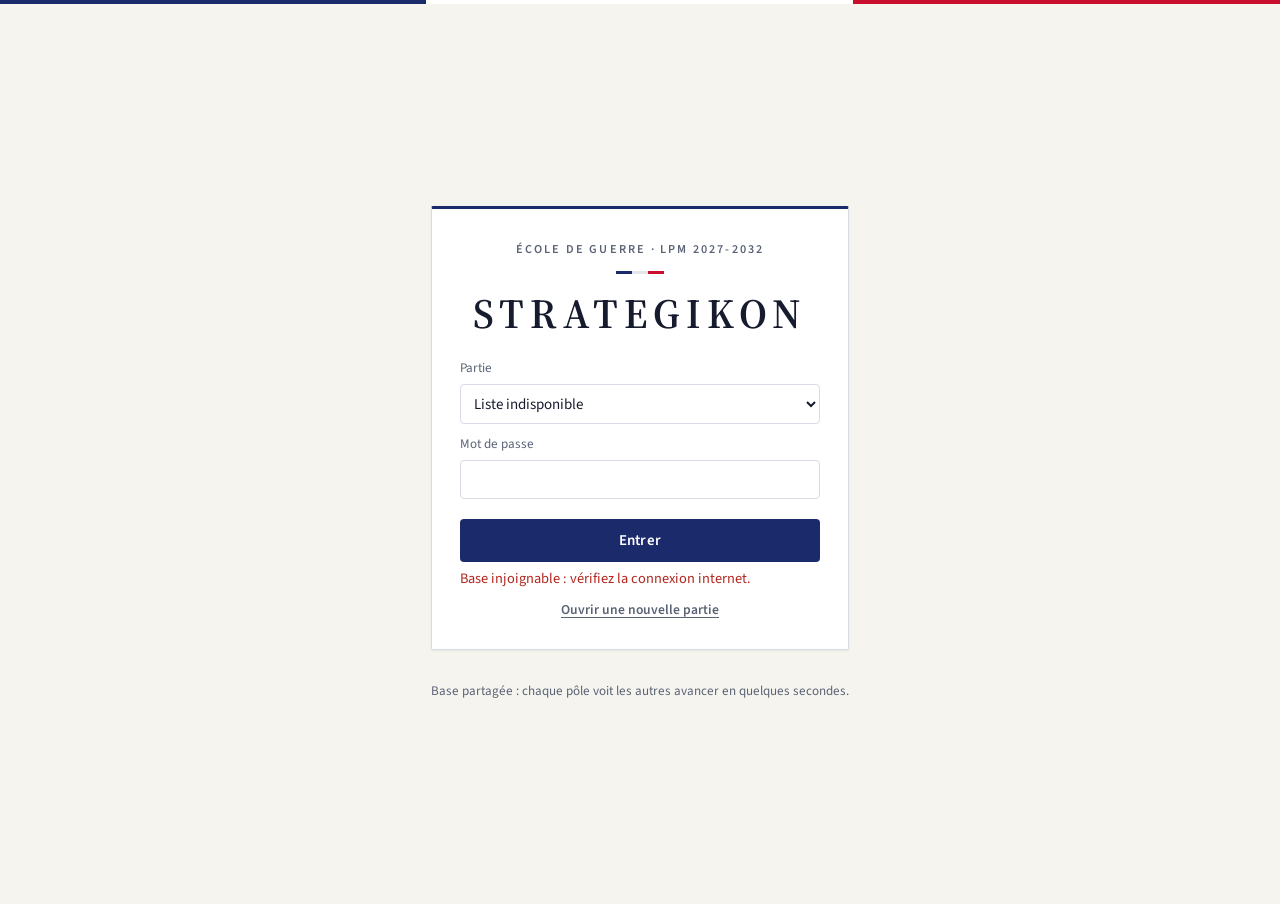
==== commit fea3814d: "Met en ligne l'interface « table d'abord » avec figuratifs Co-Authored-By: Claude Opus 5.5 <noreply@" ====
--- a/index.html
+++ b/index.html
@@ -6,156 +6,86 @@
 <meta name="claude:viewport-fit-sides" content="cover">
 <meta name="viewport" content="width=device-width, initial-scale=1, viewport-fit=cover">
 <link rel="preconnect" href="https://fonts.googleapis.com">
-<link rel="stylesheet" href="https://fonts.googleapis.com/css2?family=Source+Serif+4:ital,opsz,wght@0,8..60,400;0,8..60,600;1,8..60,400&family=Source+Sans+3:wght@400;600;700&display=swap">
+<link rel="stylesheet" href="https://fonts.googleapis.com/css2?family=Source+Serif+4:ital,opsz,wght@0,8..60,400;0,8..60,600;1,8..60,400&family=Source+Sans+3:wght@400;600;700&family=Stardos+Stencil:wght@700&display=swap">
 <link rel="stylesheet" href="css/style.css">
+<link rel="stylesheet" href="css/table.css">
 </head>
 <body>
 
-<!-- ===== Accueil ===== -->
-<section id="ecran-accueil" class="accueil">
-  <div class="accueil-fond" aria-hidden="true"></div>
-  <div class="accueil-in">
-    <p class="surtitre">École de guerre · Loi de programmation militaire 2027-2032</p>
+<!-- ===== Accueil : partie, rôle, table ===== -->
+<section id="ecran-accueil" class="seuil">
+  <div class="seuil-carte">
+    <p class="surtitre">École de guerre · LPM 2027-2032</p>
     <h1 class="logo">STRATEGIKON</h1>
-    <p class="accroche">Construire la programmation 2027-2032 sous plafond : chaque pôle présente ses besoins, le CEMA arbitre.</p>
 
-    <div class="etapes-accueil" id="etape-partie">
-      <div class="carte-acces">
-        <h2>Rejoindre une partie</h2>
-        <form id="form-rejoindre" autocomplete="off">
-          <label for="rej-partie">Partie</label>
-          <select id="rej-partie" required></select>
-          <label for="rej-mdp">Mot de passe</label>
-          <input id="rej-mdp" type="password" required>
-          <button class="btn-laiton" type="submit">Entrer</button>
-          <p class="erreur" id="rej-erreur" role="alert"></p>
-        </form>
-      </div>
-      <div class="carte-acces carte-discrete">
-        <h2>Ouvrir une nouvelle partie</h2>
-        <form id="form-creer" autocomplete="off">
-          <label for="cre-nom">Nom de la partie</label>
-          <input id="cre-nom" placeholder="Bageia 5" maxlength="80" required>
-          <div class="deux">
-            <div><label for="cre-mdp">Mot de passe</label><input id="cre-mdp" type="password" minlength="4" required></div>
-            <div><label for="cre-mdp2">Confirmation</label><input id="cre-mdp2" type="password" minlength="4" required></div>
-          </div>
-          <button class="btn-contour" type="submit">Ouvrir la partie</button>
-          <p class="erreur" id="cre-erreur" role="alert"></p>
-        </form>
-      </div>
-    </div>
+    <form id="form-rejoindre" class="seuil-form" autocomplete="off">
+      <label for="rej-partie">Partie</label>
+      <select id="rej-partie" required></select>
+      <label for="rej-mdp">Mot de passe</label>
+      <input id="rej-mdp" type="password" required>
+      <button class="btn-laiton" type="submit">Entrer</button>
+      <p class="erreur" id="rej-erreur" role="alert"></p>
+      <button class="btn-lien" id="btn-montrer-creer" type="button">Ouvrir une nouvelle partie</button>
+    </form>
+
+    <form id="form-creer" class="seuil-form" autocomplete="off" hidden>
+      <label for="cre-nom">Nom de la nouvelle partie</label>
+      <input id="cre-nom" placeholder="Bageia 5" maxlength="80" required>
+      <label for="cre-mdp">Mot de passe</label>
+      <input id="cre-mdp" type="password" minlength="4" required>
+      <label for="cre-mdp2">Confirmation</label>
+      <input id="cre-mdp2" type="password" minlength="4" required>
+      <button class="btn-laiton" type="submit">Ouvrir la partie</button>
+      <p class="erreur" id="cre-erreur" role="alert"></p>
+      <button class="btn-lien" id="btn-montrer-rejoindre" type="button">Revenir à la liste des parties</button>
+    </form>
 
     <div id="etape-role" hidden>
-      <h2 class="titre-roles">Quel pôle incarnez-vous dans <span id="nom-partie-role"></span> ?</h2>
-      <div class="roles" id="grille-roles"></div>
-      <button class="btn-lien" id="btn-retour-partie" type="button">Choisir une autre partie</button>
+      <p class="seuil-q">Votre rôle dans <b id="nom-partie-role"></b></p>
+      <div class="liste-roles" id="grille-roles"></div>
+      <button class="btn-lien" id="btn-retour-partie" type="button">Changer de partie</button>
     </div>
-    <p class="note-mode" id="note-mode"></p>
   </div>
+  <p class="note-mode" id="note-mode"></p>
 </section>
 
-<!-- ===== Partie ===== -->
+<!-- ===== La table ===== -->
 <section id="ecran-partie" hidden>
-  <header class="poste">
-    <div class="poste-in">
+  <header class="bandeau">
+    <div class="bandeau-in">
       <span class="logo-petit">STRATEGIKON</span>
       <span class="poste-partie" id="poste-partie"></span>
-      <button class="insigne" id="btn-role" type="button" title="Changer de pôle"><span id="insigne-code"></span><small id="insigne-nom"></small></button>
-      <span class="mode" id="mode"></span>
+      <button class="insigne" id="btn-role" type="button" title="Changer de rôle"><span id="insigne-code"></span><small id="insigne-nom"></small></button>
       <button class="btn-lien" id="btn-quitter" type="button">Quitter</button>
     </div>
-    <div class="jauges" id="jauges" aria-label="Budget par année"></div>
+    <div class="annees-jauges" id="jauges" role="tablist" aria-label="Année"></div>
   </header>
 
-  <nav class="parcours" role="tablist">
-    <button role="tab" data-onglet="composer" aria-selected="true"><b>1</b> Composer ma demande</button>
-    <button role="tab" data-onglet="table" aria-selected="false"><b>2</b> La table</button>
-    <button role="tab" data-onglet="arbitrage" aria-selected="false"><b>3</b> Arbitrage</button>
-    <button role="tab" data-onglet="bilan" aria-selected="false">Bilan</button>
-    <button role="tab" data-onglet="reglages" aria-selected="false" id="onglet-reglages">Réglages</button>
-  </nav>
-
-  <main class="scene">
-    <!-- 1. Composer -->
-    <div class="vue vue-composer" id="vue-composer">
-      <aside class="arsenal">
-        <div class="arsenal-tete">
-          <h2>Catalogue</h2>
-          <input id="recherche" type="search" placeholder="Chercher un pion, une option…" aria-label="Chercher">
-          <div class="filtres" id="filtres" role="group" aria-label="Filtrer"></div>
-        </div>
-        <div class="cartes-pions" id="arsenal"></div>
-      </aside>
-      <section class="dossier">
-        <div class="dossier-tete">
-          <div>
-            <h2 id="titre-dossier">Ma demande</h2>
-            <p class="aide">Chaque fiche se pose sur la table les années cochées. Tout est enregistré au fil de l'eau.</p>
+  <main class="atelier">
+    <section class="zone-table" aria-label="Table budgétaire">
+      <div class="zone-table-tete">
+        <div class="table-releve" id="table-releve"></div>
+        <div class="bascules">
+          <div class="bascule" role="group" aria-label="Pions affichés">
+            <button type="button" data-filtre="mien" aria-pressed="true">Ma demande</button>
+            <button type="button" data-filtre="tout" aria-pressed="false">Toute la table</button>
           </div>
-          <div class="dossier-total" id="dossier-total"></div>
-        </div>
-        <div id="fiches"></div>
-      </section>
-    </div>
-
-    <!-- 2. Table -->
-    <div class="vue" id="vue-table" hidden>
-      <div class="table-tete">
-        <div class="annees" id="annees-table" role="group" aria-label="Année"></div>
-        <div class="bascule" role="group" aria-label="Vue">
-          <button type="button" data-vue="demandes" aria-pressed="true">Toutes les demandes</button>
-          <button type="button" data-vue="arbitrage" aria-pressed="false">Après arbitrage</button>
+          <div class="bascule" role="group" aria-label="Vue">
+            <button type="button" data-vue="demandes" aria-pressed="true">Demandes</button>
+            <button type="button" data-vue="arbitrage" aria-pressed="false">Après arbitrage</button>
+          </div>
         </div>
       </div>
-      <div class="table-cadre">
-        <div class="table-releve" id="table-releve"></div>
-        <div class="defile"><div class="plateau" id="plateau"></div></div>
-        <div class="legende" id="legende"></div>
-      </div>
-    </div>
+      <p class="consigne" id="consigne"></p>
+      <div class="defile"><div class="plateau" id="plateau"></div></div>
+      <div class="hors-table" id="hors-table"></div>
+      <div class="legende" id="legende"></div>
+    </section>
 
-    <!-- 3. Arbitrage -->
-    <div class="vue" id="vue-arbitrage" hidden>
-      <div class="arb-tete">
-        <div>
-          <h2>Arbitrage du CEMA</h2>
-          <p class="aide" id="aide-arbitrage"></p>
-        </div>
-      </div>
-      <div class="arb-annees" id="arb-annees"></div>
-      <div class="arb-colonnes">
-        <div><h3>Demandes</h3><div id="arb-lignes"></div></div>
-        <div><h3>Renoncements</h3><div id="arb-renoncements"></div></div>
-      </div>
-    </div>
-
-    <!-- Bilan -->
-    <div class="vue" id="vue-bilan" hidden>
-      <div class="arb-tete">
-        <div><h2>Bilan de la partie</h2><p class="aide" id="note-vue"></p></div>
-        <div class="actions">
-          <button class="btn-contour" id="btn-copier-csv" type="button">Copier en CSV</button>
-          <button class="btn-contour" id="btn-telecharger-csv" type="button">Télécharger le CSV</button>
-        </div>
-      </div>
-      <div class="trajectoire" id="trajectoire"></div>
-      <div class="defile cadre"><table class="tableau" id="table-synthese"></table></div>
-      <h3>Toutes les lignes visibles</h3>
-      <div class="defile cadre"><table class="tableau" id="table-toutes"></table></div>
-    </div>
-
-    <!-- Réglages -->
-    <div class="vue" id="vue-reglages" hidden>
-      <h2>Réglages de la partie</h2>
-      <p class="aide" id="aide-parametres"></p>
-      <form id="form-parametres" class="reglages">
-        <fieldset><legend>Plafond annuel (cases de 100 M€)</legend><div class="plafonds" id="plafonds"></div></fieldset>
-        <fieldset><legend>Pions de scénario posés sur la table</legend><div id="aleas"></div></fieldset>
-        <button class="btn-laiton" type="submit" id="btn-parametres">Enregistrer</button>
-        <p class="note-mode" id="param-etat" role="status"></p>
-      </form>
-    </div>
+    <aside class="volet" aria-label="Panneau">
+      <nav class="volet-onglets" id="volet-onglets" role="tablist"></nav>
+      <div class="volet-corps" id="volet"></div>
+    </aside>
   </main>
 </section>
 
@@ -166,6 +96,7 @@
 <script src="data/catalogue_roles.js"></script>
 <script src="js/moteur.js"></script>
 <script src="js/stockage.js"></script>
+<script src="js/figuratifs.js"></script>
 <script src="js/app.js"></script>
 </body>
 </html>
--- a/css/table.css
+++ b/css/table.css
@@ -0,0 +1,188 @@
+/* Conception « table d'abord » : s'ajoute à css/style.css (mêmes jetons, style ministériel). */
+
+/* ---------- Accueil épuré ---------- */
+.seuil { min-height: 100vh; display: grid; place-content: center; justify-items: center; gap: 1rem; padding: 2rem max(16px, env(safe-area-inset-left, 0px)); }
+.seuil-carte {
+  width: min(100%, 420px); background: var(--panneau); border: 1px solid var(--trait); border-top: 3px solid var(--laiton);
+  border-radius: 2px; padding: 2rem 1.75rem 1.5rem; box-shadow: 0 1px 3px rgba(22, 27, 46, .06); display: grid; gap: 1.2rem; text-align: center;
+}
+.seuil .logo { font-size: clamp(2rem, 8vw, 2.6rem); }
+.seuil .surtitre::after { margin-top: .7rem; }
+.seuil-form { display: grid; gap: .35rem; text-align: left; }
+.seuil-form label { font-size: .82rem; color: var(--sourdine); margin-top: .35rem; }
+.seuil-form .btn-laiton { margin-top: .9rem; }
+.seuil-form .btn-lien { justify-self: center; font-size: .85rem; }
+.seuil-q { font-family: var(--f-titre); font-size: 1.1rem; }
+.liste-roles { display: grid; gap: .3rem; max-height: 55vh; overflow-y: auto; text-align: left; margin: .5rem 0 .75rem; }
+.role-ligne {
+  cursor: pointer; display: grid; grid-template-columns: 6rem 1fr; gap: .6rem; align-items: baseline; text-align: left;
+  background: var(--panneau); border: 1px solid var(--trait); border-left: 3px solid var(--c); border-radius: 2px; padding: .5rem .7rem;
+}
+.role-ligne:hover, .role-ligne:focus-visible { border-color: var(--laiton); border-left-color: var(--c); background: var(--panneau-haut); }
+.role-ligne b { font-family: var(--f-titre); color: var(--laiton); font-size: 1.05rem; }
+.role-ligne span { color: var(--sourdine); font-size: .85rem; }
+
+/* ---------- Bandeau ---------- */
+.bandeau { position: sticky; top: env(safe-area-inset-top, 0px); z-index: 5; background: rgba(255, 255, 255, .97); border-bottom: 1px solid var(--trait); }
+.bandeau-in, .annees-jauges, .atelier { padding-left: max(16px, env(safe-area-inset-left, 0px)); padding-right: max(16px, env(safe-area-inset-right, 0px)); }
+.bandeau-in { display: flex; flex-wrap: wrap; align-items: center; gap: .4rem 1.1rem; padding-block: .55rem .35rem; }
+.annees-jauges { display: grid; grid-template-columns: repeat(6, minmax(0, 1fr)); gap: 0; }
+.an-jauge {
+  cursor: pointer; background: none; border: 0; border-bottom: 3px solid transparent; padding: .35rem .6rem .5rem; display: grid; gap: .25rem; text-align: left; min-width: 0;
+}
+.an-jauge[aria-selected="true"] { border-bottom-color: var(--laiton); background: var(--accent-doux); }
+.an-jauge-an { font-family: var(--f-titre); font-weight: 600; font-size: 1.1rem; color: var(--texte); }
+.an-jauge[aria-selected="true"] .an-jauge-an { color: var(--laiton); }
+.an-jauge-val { font-size: .74rem; font-weight: 600; white-space: nowrap; overflow: hidden; text-overflow: ellipsis; }
+.mini-barre { position: relative; display: block; height: 5px; background: var(--case-vide); }
+.mini-barre span { position: absolute; inset: 0 auto 0 0; background: var(--laiton); }
+.mini-barre span.trop { background: var(--alerte); }
+.mini-barre i { position: absolute; top: -3px; bottom: -3px; width: 2px; background: var(--texte); }
+
+/* ---------- Atelier : table et volet ---------- */
+.atelier { display: grid; grid-template-columns: minmax(0, 1fr) minmax(300px, 380px); gap: 1.25rem; align-items: start; max-width: 1560px; margin: 0 auto; padding-block: 1rem 3rem; }
+.zone-table { background: var(--panneau); border: 1px solid var(--trait); border-radius: 2px; padding: 1rem; min-width: 0; }
+.zone-table-tete { display: flex; flex-wrap: wrap; justify-content: space-between; gap: .75rem; align-items: flex-end; }
+.zone-table .table-releve { margin-bottom: 0; }
+.consigne { color: var(--sourdine); font-size: .88rem; margin: .7rem 0 .8rem; }
+.bascule button { font-family: var(--f-texte); font-size: .82rem; padding: .3rem .7rem; }
+.plateau { --case: 1.75rem; }
+button.pion { border: 0; font: inherit; font-size: .66rem; font-weight: 600; color: #fff; }
+button.pion-case { font-size: .55rem; }
+.pion-clic { cursor: pointer; }
+.pion-clic:hover { filter: brightness(1.08); }
+.pion-choisi { outline: 3px solid var(--texte); outline-offset: 1px; z-index: 3; }
+.pion-estompe { opacity: .16; filter: grayscale(1); }
+.pion-estompe.pion-choisi { opacity: .6; }
+.fond-clic { cursor: copy; }
+.fond-clic:hover { background: var(--accent-doux); outline: 1px dashed var(--laiton); outline-offset: -1px; }
+.bascules { display: flex; flex-wrap: wrap; gap: .5rem; }
+.hors-table { display: flex; flex-wrap: wrap; gap: .35rem; align-items: center; margin-top: .6rem; font-size: .82rem; }
+.hors-titre { color: var(--sourdine); }
+.hors-pion { cursor: pointer; background: var(--panneau); border: 1px dashed var(--alerte); border-radius: 2px; padding: .15rem .5rem; font-size: .8rem; color: var(--texte); }
+.pion-neuf { animation: pose .6s ease-out; }
+@keyframes pose { from { transform: scale(.6); opacity: .2; } to { transform: none; opacity: 1; } }
+
+.volet { position: sticky; top: 8.6rem; background: var(--panneau); border: 1px solid var(--trait); border-radius: 2px; max-height: calc(100vh - 9.6rem); display: flex; flex-direction: column; min-width: 0; }
+.volet-onglets { display: flex; flex-wrap: wrap; border-bottom: 1px solid var(--trait); background: var(--panneau-haut); }
+.volet-onglets button { cursor: pointer; background: none; border: 0; border-bottom: 2px solid transparent; padding: .55rem .7rem; font-size: .85rem; font-weight: 600; color: var(--sourdine); }
+.volet-onglets button[aria-selected="true"] { color: var(--laiton); border-bottom-color: var(--laiton); background: var(--panneau); }
+.volet-corps { overflow-y: auto; padding: 1rem; display: grid; gap: .75rem; align-content: start; }
+.volet-titre { font-size: 1.3rem; line-height: 1.2; }
+.volet-sur { font-size: .72rem; text-transform: uppercase; letter-spacing: .1em; color: var(--sourdine); font-weight: 600; margin-bottom: -.5rem; }
+.volet-corps h3 { margin: .5rem 0 0; }
+.volet-corps input[type=search] { width: 100%; }
+
+.portee-bloc { display: grid; gap: .25rem; }
+.portee-bloc small { font-size: .72rem; text-transform: uppercase; letter-spacing: .1em; color: var(--sourdine); font-weight: 600; }
+.portee { display: flex; border: 1px solid var(--trait); border-radius: 2px; overflow: hidden; }
+.portee button { flex: 1; cursor: pointer; background: none; border: 0; padding: .4rem .5rem; font-size: .85rem; color: var(--sourdine); }
+.portee button + button { border-left: 1px solid var(--trait); }
+.portee button[aria-pressed="true"] { background: var(--laiton); color: #fff; font-weight: 600; }
+
+.liste-poser { display: grid; gap: .4rem; }
+.carte-poser { display: grid; grid-template-columns: auto minmax(0, 1fr) auto; gap: .6rem; align-items: center; border: 1px solid var(--trait); border-radius: 2px; padding: .5rem .55rem; }
+.carte-poser .forme i { width: 7px; height: 7px; }
+.carte-poser-nom { display: grid; font-weight: 600; font-size: .88rem; line-height: 1.25; min-width: 0; }
+.carte-poser-nom small { font-weight: 400; color: var(--sourdine); font-size: .74rem; }
+.poser-boutons { display: flex; gap: .25rem; }
+.btn-poser { cursor: pointer; display: grid; justify-items: center; background: var(--panneau); border: 1px solid var(--trait); border-radius: 2px; padding: .2rem .45rem; font-size: .78rem; font-weight: 600; color: var(--laiton); line-height: 1.2; }
+.btn-poser small { font-weight: 400; font-size: .68rem; color: var(--sourdine); }
+.btn-poser.plein { background: var(--laiton); border-color: var(--laiton); color: #fff; }
+.btn-poser.plein small { color: rgba(255, 255, 255, .8); }
+.btn-poser:hover { border-color: var(--laiton); }
+.form-mesure { display: grid; gap: .45rem; }
+.form-mesure label, .champ { display: grid; gap: .25rem; font-size: .82rem; color: var(--sourdine); }
+.form-mesure .btn-laiton { margin-top: .4rem; }
+
+.etat-pion { display: grid; grid-template-columns: auto 1fr; gap: .25rem .9rem; margin: 0; font-size: .88rem; }
+.etat-pion dt { color: var(--sourdine); }
+.etat-pion dd { margin: 0; font-variant-numeric: tabular-nums; }
+.badges { display: flex; flex-wrap: wrap; gap: .35rem; }
+.actions-pion { display: grid; gap: .4rem; }
+.action { cursor: pointer; text-align: left; display: grid; grid-template-columns: 1fr auto; gap: .1rem .75rem; background: var(--panneau); border: 1px solid var(--trait); border-left: 3px solid var(--laiton); border-radius: 2px; padding: .6rem .75rem; }
+.action:hover { background: var(--accent-doux); }
+.action b { font-size: .95rem; }
+.action span { grid-column: 1; font-size: .8rem; color: var(--sourdine); }
+.action em { grid-column: 2; grid-row: 1 / span 2; align-self: center; font-style: normal; font-weight: 600; font-variant-numeric: tabular-nums; white-space: nowrap; }
+.action-retrait { border-left-color: var(--alerte); }
+.cal { display: grid; grid-template-columns: repeat(6, minmax(0, 1fr)); gap: .25rem; }
+.cal-an { cursor: pointer; display: grid; justify-items: center; background: var(--panneau); border: 1px solid var(--trait); border-radius: 2px; padding: .25rem 0; }
+.cal-an small { font-size: .7rem; color: var(--sourdine); }
+.cal-an.actif { border-color: var(--laiton); background: var(--accent-doux); }
+.cal-an.actif b { color: var(--laiton); }
+.actions-bas { display: flex; flex-wrap: wrap; gap: .5rem; align-items: center; justify-content: space-between; }
+.citation { margin: 0; border-left: 3px solid var(--trait); padding: .2rem .7rem; color: var(--sourdine); font-style: italic; }
+.petit { font-size: .8rem; color: var(--sourdine); }
+.total-demande b { font-family: var(--f-titre); font-size: 1.6rem; }
+.liste-demande { list-style: none; margin: 0; padding: 0; display: grid; gap: .3rem; }
+.liste-demande button { cursor: pointer; width: 100%; display: flex; justify-content: space-between; gap: .6rem; text-align: left; background: var(--panneau); border: 1px solid var(--trait); border-left: 3px solid var(--c); border-radius: 2px; padding: .45rem .6rem; }
+.liste-demande button:hover { background: var(--panneau-haut); }
+.liste-demande b { display: block; font-size: .88rem; }
+.liste-demande small { color: var(--sourdine); font-size: .74rem; }
+.liste-demande .num { display: grid; justify-items: end; gap: .15rem; font-size: .85rem; }
+.mini-tableau { font-size: .82rem; }
+.mini-tableau th, .mini-tableau td { padding: .3rem .4rem; }
+.par-armee { list-style: none; margin: 0; padding: 0; display: grid; gap: .25rem; font-size: .88rem; }
+.par-armee li { display: flex; align-items: center; gap: .3rem; }
+.par-armee b { margin-left: auto; font-weight: 600; }
+.form-reglages { display: grid; gap: .6rem; }
+.form-reglages .plafonds { grid-template-columns: repeat(3, minmax(0, 1fr)); }
+.form-reglages .plafonds label { display: grid; font-size: .8rem; color: var(--sourdine); }
+
+@media (max-width: 1000px) {
+  .atelier { grid-template-columns: 1fr; }
+  .volet { position: static; max-height: none; }
+}
+@media (max-width: 640px) {
+  .annees-jauges { grid-template-columns: repeat(3, minmax(0, 1fr)); }
+  .plateau { --case: 1.05rem; }
+  .an-jauge-val { font-size: .66rem; }
+}
+
+/* ---------- Figuratifs : la table comme sur les photos ---------- */
+:root { --carte: #f6f4ee; --gris-carte: #5d6168; --orange-carte: #e6a52a; --trait-table: #1d1d1f; }
+.plateau { --case: 1.9rem; background: var(--trait-table); gap: 2px; padding: 2px; }
+.plateau .fond { background: #fff; border-radius: 0; }
+.plateau .fond-hors { background: #f7dede; }
+.plateau .fond-horstable { background: repeating-linear-gradient(135deg, #f1d3d3 0 4px, #fff 4px 8px); }
+.fig {
+  --picto: #141414; position: relative; padding: 0; border-radius: 1px; color: var(--picto); background: var(--carte) !important;
+  box-shadow: inset 0 0 0 2px #1a1a1a, 0 1px 2px rgba(0, 0, 0, .35); display: grid; overflow: hidden;
+}
+.fig-h { grid-template-rows: auto 1fr; }
+.fig-v { grid-template-columns: 1fr auto; }
+.fig-bande { background: var(--bande); color: #fff; display: flex; align-items: center; justify-content: center; padding: 1px 3px; min-width: 0; min-height: 0; }
+.fig-v .fig-bande { grid-column: 2; grid-row: 1; writing-mode: vertical-rl; padding: 3px 1px; }
+.fig-v .fig-picto { grid-column: 1; grid-row: 1; }
+.fig-rouge .fig-bande { background: var(--rouge); }
+.fig-titre {
+  font-family: "Stardos Stencil", "Source Serif 4", Georgia, serif; font-weight: 700; text-transform: uppercase; letter-spacing: .02em;
+  font-size: .62rem; line-height: 1.05; text-align: center; overflow: hidden; display: -webkit-box; -webkit-line-clamp: 2; -webkit-box-orient: vertical; text-shadow: none;
+}
+.fig-picto { display: grid; place-items: center; min-height: 0; min-width: 0; padding: 3px; }
+.fig-picto svg { width: 100%; height: 100%; max-width: 3.4rem; max-height: 3.4rem; }
+.fig-coins { position: absolute; right: 3px; bottom: 3px; display: flex; gap: 2px; }
+.fig-v .fig-coins { right: auto; left: 3px; flex-direction: column; }
+.fig-coin { display: flex; align-items: center; gap: 1px; background: #d9d9d9; border: 1px solid #555; padding: 0 2px; font-size: .55rem; color: #111; line-height: 1.2; }
+.fig-coin svg { width: .7rem; height: .7rem; }
+.fig-mini { grid-template-rows: none; grid-template-columns: auto 1fr; }
+.fig-mini .fig-bande { grid-row: 1; grid-column: 1 / span 2; writing-mode: horizontal-tb; }
+.fig-mini .fig-picto { display: none; }
+.fig-mini .fig-titre { font-size: .55rem; -webkit-line-clamp: 2; }
+.fig-alea { background: var(--orange-carte) !important; background-image: linear-gradient(90deg, rgba(0,0,0,.25) 1px, transparent 1px), linear-gradient(rgba(0,0,0,.25) 1px, transparent 1px) !important; background-size: calc(var(--case) + 2px) calc(var(--case) + 2px) !important; }
+.fig-alea .fig-bande { background: transparent; }
+.fig-alea .fig-titre { font-size: .75rem; }
+.jeton {
+  background: var(--bande) !important; color: #121212; border-radius: 2px !important; padding: 2px;
+  box-shadow: inset 0 0 0 1px rgba(0, 0, 0, .55), 0 1px 1px rgba(0, 0, 0, .3); display: grid; place-items: center;
+}
+.jeton svg, .jeton-option svg { width: 100%; height: 100%; }
+.jeton-option { background: var(--carte) !important; color: #222; box-shadow: inset 0 0 0 2px var(--bande); padding: 3px; display: grid; place-items: center; }
+.jeton-legende { display: inline-grid !important; place-items: center; background: var(--bande); color: #111; padding: 1px; }
+.jeton-legende svg { width: 100%; height: 100%; }
+.fig.pion-mien { box-shadow: inset 0 0 0 2px #1a1a1a, 0 0 0 3px var(--laiton); }
+.pion-choisi { outline: 3px solid var(--rouge); outline-offset: 1px; }
+@media (max-width: 640px) { .plateau { --case: 1.1rem; } .fig-titre { display: none; } .fig-coins { display: none; } }
+button.fig .fig-picto, button.jeton { color: #141414; }
+button.jeton-option { color: #222; }
